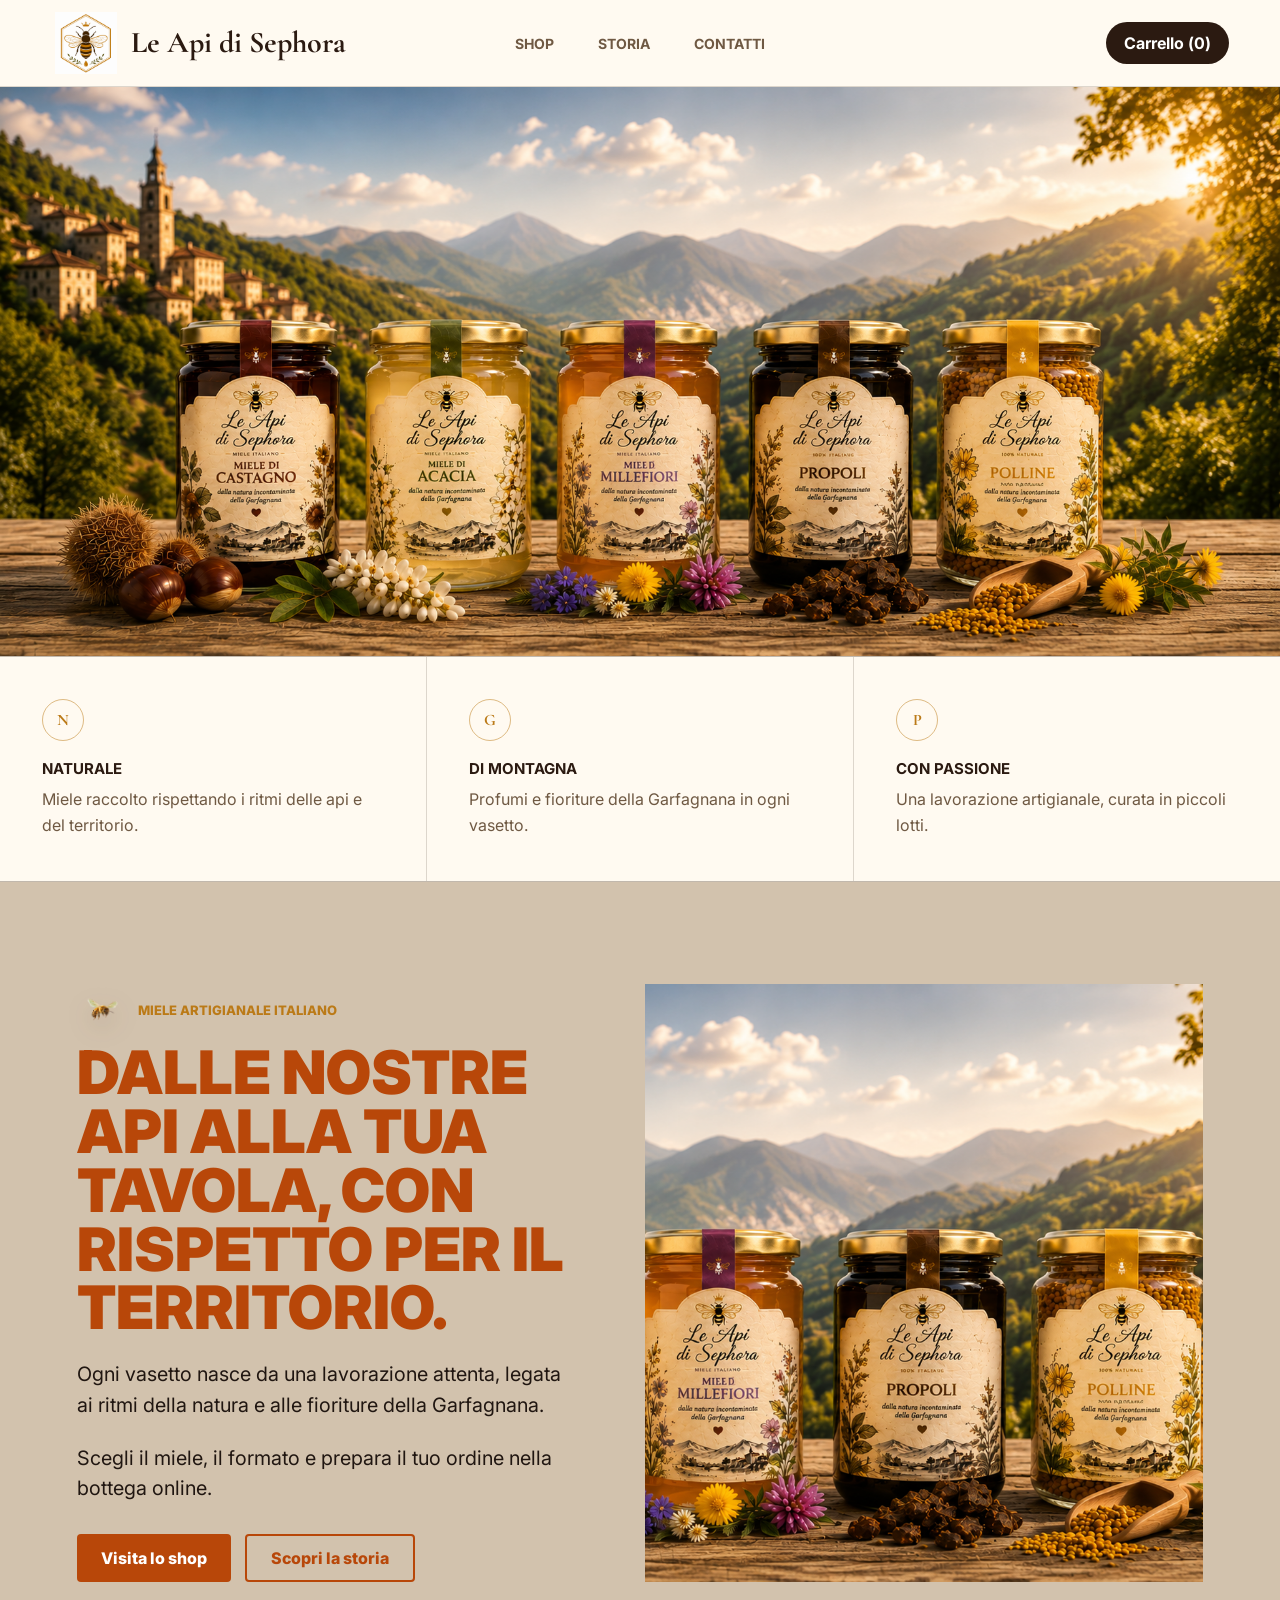
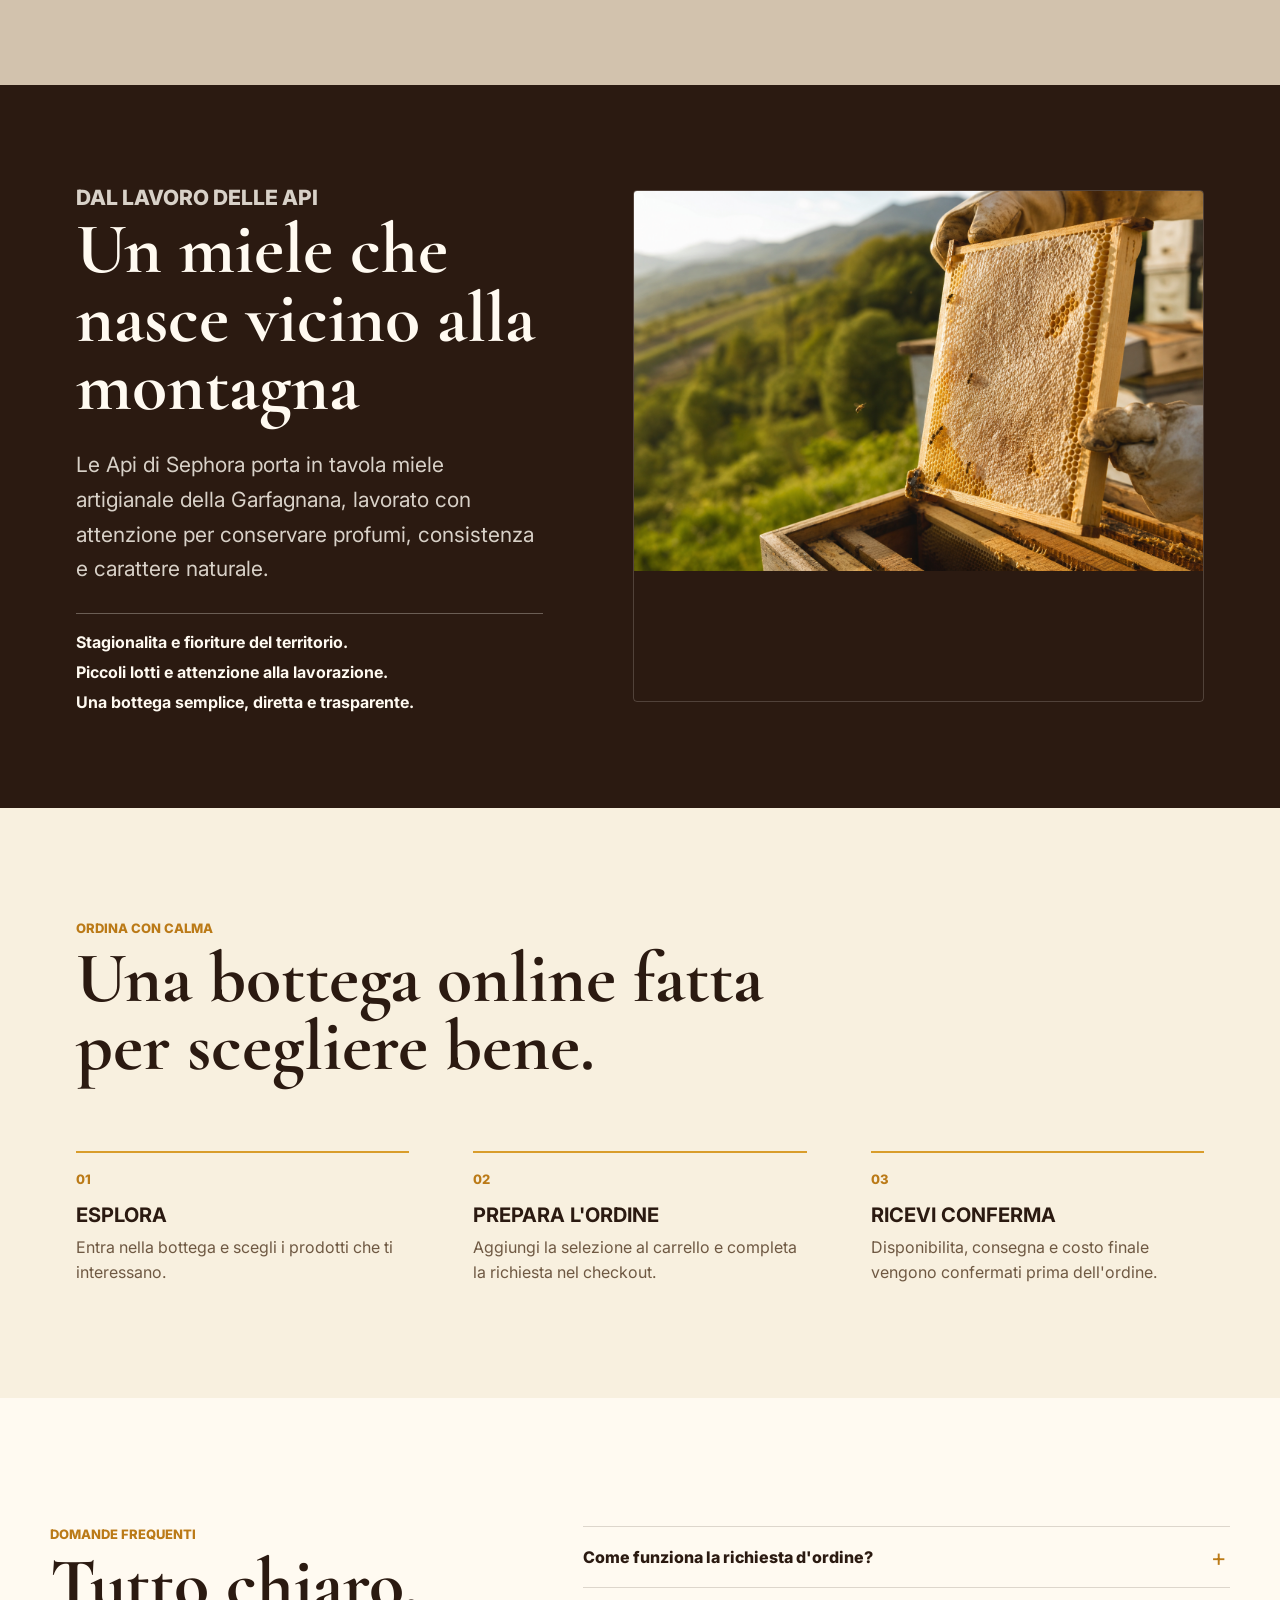
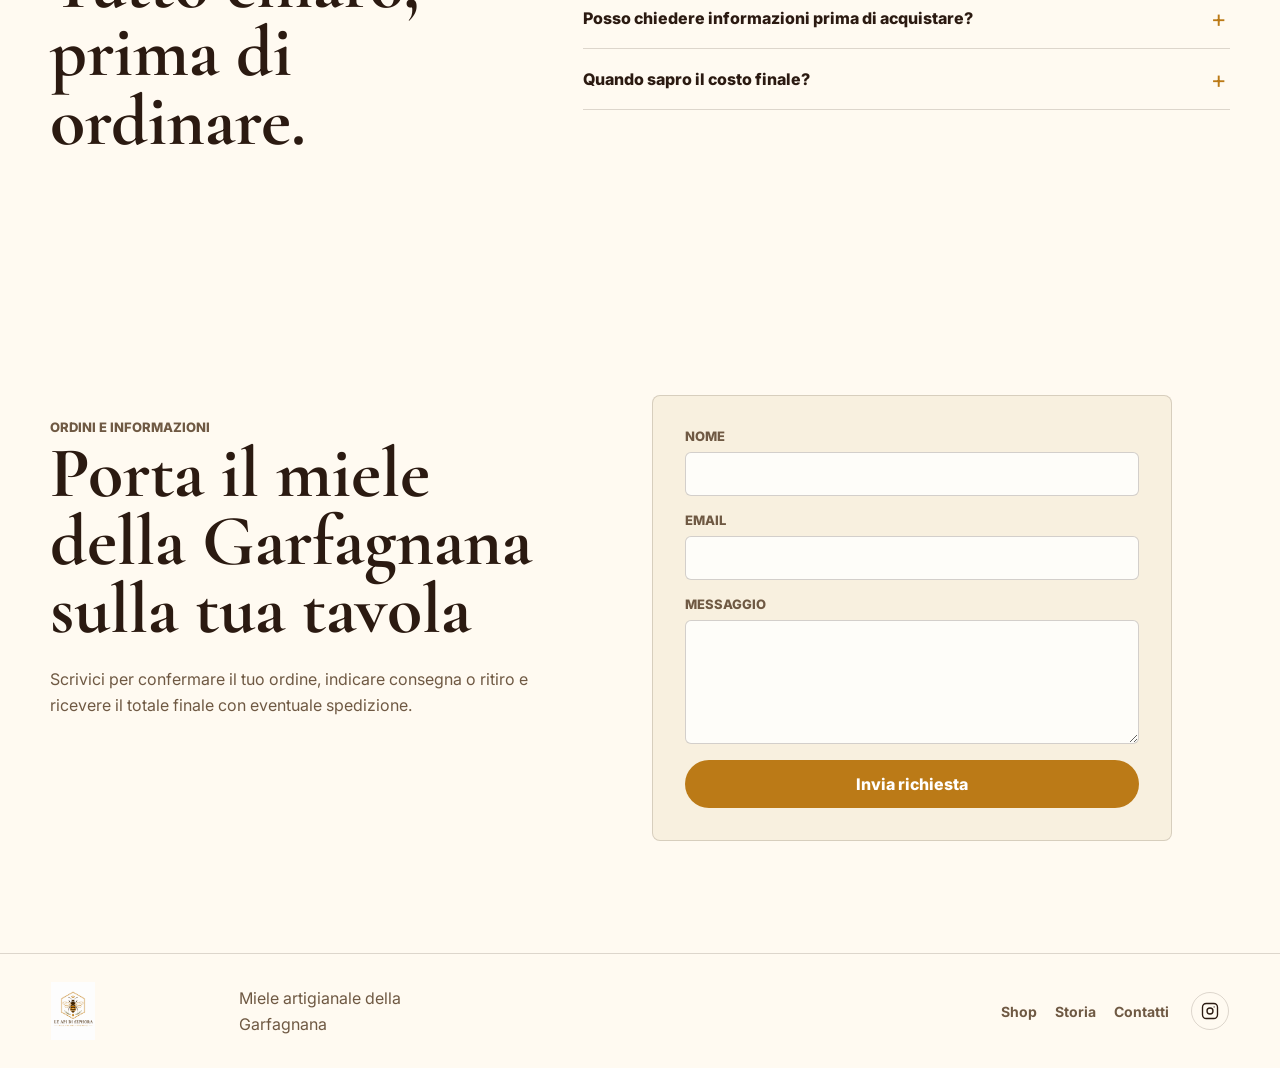
==== index.html @ 90dd8af6 "Add files via upload" ====
﻿<!doctype html>
<html lang="it">
  <head>
    <meta charset="utf-8">
    <meta name="viewport" content="width=device-width, initial-scale=1">
    <title>Le Api di Sephora | Miele artigianale della Garfagnana</title>
    <meta
      name="description"
      content="Le Api di Sephora: miele italiano artigianale della Garfagnana, nel rispetto del territorio."
    >
    <link rel="preconnect" href="https://fonts.googleapis.com">
    <link rel="preconnect" href="https://fonts.gstatic.com" crossorigin>
    <link
      href="https://fonts.googleapis.com/css2?family=Cormorant+Garamond:wght@500;600;700&family=Inter:wght@400;500;600;700&display=swap"
      rel="stylesheet"
    >
    <link rel="icon" type="image/png" href="logo-sephora.png">
    <link rel="stylesheet" href="styles.css">
  </head>
  <body>
    <header class="site-header">
      <a class="brand" href="index.html#home" aria-label="Torna alla home - Le Api di Sephora" title="Torna alla home">
        <img src="logo-mark.png" alt="">
        <span>Le Api di Sephora</span>
      </a>
      <nav class="site-nav" aria-label="Navigazione principale">
        <a href="shop.html">Shop</a>
        <a href="#storia">Storia</a>
        <a href="#contatti">Contatti</a>
      </nav>
      <a class="header-action" href="shop.html#carrello">Carrello (<span id="cartCount">0</span>)</a>
    </header>

    <main>
      <section class="hero" id="home" aria-labelledby="hero-title">
        <h1 id="hero-title" class="sr-only">Le Api di Sephora</h1>
        <img
          src="home-sephora-wide.png"
          alt="Selezione artigianale Le Api di Sephora dalla Garfagnana"
        >
      </section>

      <section class="intro-band" aria-label="Valori">
        <div class="intro-item">
          <span class="intro-icon">N</span>
          <strong>Naturale</strong>
          <p>Miele raccolto rispettando i ritmi delle api e del territorio.</p>
        </div>
        <div class="intro-item">
          <span class="intro-icon">G</span>
          <strong>Di montagna</strong>
          <p>Profumi e fioriture della Garfagnana in ogni vasetto.</p>
        </div>
        <div class="intro-item">
          <span class="intro-icon">P</span>
          <strong>Con passione</strong>
          <p>Una lavorazione artigianale, curata in piccoli lotti.</p>
        </div>
      </section>

      <section class="home-shop-teaser" aria-labelledby="home-shop-title">
        <div class="home-shop-copy">
          <div class="home-shop-intro">
            <img class="bee-accent" src="bee-accent.png" alt="" aria-hidden="true">
            <p class="eyebrow">Miele artigianale italiano</p>
          </div>
          <h2 id="home-shop-title">Dalle nostre api alla tua tavola, con rispetto per il territorio.</h2>
          <p>
            Ogni vasetto nasce da una lavorazione attenta, legata ai ritmi della natura
            e alle fioriture della Garfagnana.
          </p>
          <p>
            Scegli il miele, il formato e prepara il tuo ordine nella bottega online.
          </p>
          <div class="teaser-actions">
            <a class="primary-link" href="shop.html">Visita lo shop</a>
            <a class="secondary-link" href="#storia">Scopri la storia</a>
          </div>
        </div>
        <figure class="home-shop-image">
          <img src="home-sephora-wide.png" alt="Selezione di mieli Le Api di Sephora">
        </figure>
      </section>

      <section class="story-band" id="storia">
        <div class="story-content">
          <p class="eyebrow">Dal lavoro delle api</p>
          <h2>Un miele che nasce vicino alla montagna</h2>
          <div class="story-copy">
            <p>
              Le Api di Sephora porta in tavola miele artigianale della Garfagnana,
              lavorato con attenzione per conservare profumi, consistenza e carattere naturale.
            </p>
            <ul class="story-list">
              <li>Stagionalita e fioriture del territorio.</li>
              <li>Piccoli lotti e attenzione alla lavorazione.</li>
              <li>Una bottega semplice, diretta e trasparente.</li>
            </ul>
          </div>
        </div>
        <figure class="story-media">
          <!-- Immagine editoriale temporanea: sostituire con una foto reale dell'apiario prima del lancio. -->
          <img src="apiary-story-placeholder.png" alt="Telaio di miele appena estratto dall'apiario">
        </figure>
      </section>

      <section class="order-steps" aria-labelledby="order-steps-title">
        <div class="section-intro">
          <p class="eyebrow">Ordina con calma</p>
          <h2 id="order-steps-title">Una bottega online fatta per scegliere bene.</h2>
        </div>
        <ol class="process-grid">
          <li>
            <span>01</span>
            <h3>Esplora</h3>
            <p>Entra nella bottega e scegli i prodotti che ti interessano.</p>
          </li>
          <li>
            <span>02</span>
            <h3>Prepara l'ordine</h3>
            <p>Aggiungi la selezione al carrello e completa la richiesta nel checkout.</p>
          </li>
          <li>
            <span>03</span>
            <h3>Ricevi conferma</h3>
            <p>Disponibilita, consegna e costo finale vengono confermati prima dell'ordine.</p>
          </li>
        </ol>
      </section>

      <section class="faq-section" aria-labelledby="faq-title">
        <div class="section-intro">
          <p class="eyebrow">Domande frequenti</p>
          <h2 id="faq-title">Tutto chiaro, prima di ordinare.</h2>
        </div>
        <div class="faq-list">
          <details>
            <summary>Come funziona la richiesta d'ordine?</summary>
            <p>Componi il carrello nella bottega, poi completa il checkout con i tuoi dati e la preferenza di consegna. Ti contatteremo per confermare disponibilita e dettagli finali.</p>
          </details>
          <details>
            <summary>Posso chiedere informazioni prima di acquistare?</summary>
            <p>Certo. Puoi usare il modulo contatti per chiedere informazioni su disponibilita, quantitativi o modalita di consegna.</p>
          </details>
          <details>
            <summary>Quando sapro il costo finale?</summary>
            <p>Il riepilogo del carrello mostra la selezione scelta. Eventuali costi aggiuntivi vengono comunicati e confermati prima di rendere l'ordine definitivo.</p>
          </details>
        </div>
      </section>

      <section class="contact-section" id="contatti">
        <div class="contact-copy">
          <p class="eyebrow">Ordini e informazioni</p>
          <h2>Porta il miele della Garfagnana sulla tua tavola</h2>
          <p>
            Scrivici per confermare il tuo ordine, indicare consegna o ritiro e
            ricevere il totale finale con eventuale spedizione.
          </p>
        </div>
        <form class="contact-form" action="mailto:info@leapidisephora.it" method="post" enctype="text/plain">
          <label>
            Nome
            <input type="text" name="nome" autocomplete="name" required>
          </label>
          <label>
            Email
            <input type="email" name="email" autocomplete="email" required>
          </label>
          <label>
            Messaggio
            <textarea id="orderMessage" name="messaggio" rows="6" required></textarea>
          </label>
          <button type="submit">Invia richiesta</button>
        </form>
      </section>
    </main>

    <footer class="site-footer">
      <div class="footer-brand">
        <img src="logo-sephora.png" alt="Le Api di Sephora">
        <p>Miele artigianale della Garfagnana</p>
      </div>
      <div class="footer-actions">
        <nav class="footer-nav" aria-label="Navigazione a fondo pagina">
          <a href="shop.html">Shop</a>
          <a href="#storia">Storia</a>
          <a href="#contatti">Contatti</a>
        </nav>
        <div class="footer-socials" aria-label="Social">
          <a class="social-link" href="https://www.instagram.com/leapidisephora/" target="_blank" rel="noopener noreferrer" aria-label="Segui Le Api di Sephora su Instagram" title="Instagram">
            <svg viewBox="0 0 24 24" aria-hidden="true" focusable="false">
              <rect x="2" y="2" width="20" height="20" rx="5" ry="5"></rect>
              <circle cx="12" cy="12" r="4"></circle>
              <circle cx="17.5" cy="6.5" r="0.8" fill="currentColor" stroke="none"></circle>
            </svg>
          </a>
        </div>
      </div>
    </footer>
    <script src="script.js" defer></script>
  </body>
</html>
---- styles.css ----
:root {
  --ink: #2b1a11;
  --muted: #6f5943;
  --honey: #bb7a17;
  --gold: #d99d2b;
  --cream: #fffaf1;
  --paper: #f8f0df;
  --leaf: #4f6f44;
  --line: rgba(43, 26, 17, 0.16);
  --shadow: 0 20px 60px rgba(80, 48, 17, 0.14);
  --header-height: 86px;
}

* {
  box-sizing: border-box;
}

html {
  scroll-behavior: smooth;
  scroll-padding-top: 96px;
}

body {
  margin: 0;
  color: var(--ink);
  background: var(--cream);
  font-family: Inter, system-ui, -apple-system, BlinkMacSystemFont, "Segoe UI", sans-serif;
}

img {
  display: block;
  max-width: 100%;
}

a {
  color: inherit;
}

.sr-only {
  position: absolute;
  width: 1px;
  height: 1px;
  padding: 0;
  margin: -1px;
  overflow: hidden;
  clip: rect(0, 0, 0, 0);
  white-space: nowrap;
  border: 0;
}

.site-header {
  position: sticky;
  top: 0;
  z-index: 100;
  display: grid;
  grid-template-columns: minmax(240px, 1fr) auto 1fr;
  align-items: center;
  gap: 24px;
  min-height: 86px;
  padding: 8px clamp(18px, 4vw, 56px);
  background: rgba(255, 250, 241, 0.92);
  border-bottom: 1px solid var(--line);
  backdrop-filter: blur(18px);
}

.brand {
  display: inline-flex;
  align-items: center;
  gap: 14px;
  width: max-content;
  max-width: 100%;
  min-height: 68px;
  padding: 4px 10px 4px 4px;
  border-radius: 8px;
  text-decoration: none;
  transition: background 160ms ease, transform 160ms ease;
}

.brand:hover,
.brand:focus-visible {
  background: rgba(187, 122, 23, 0.1);
}

.brand:focus-visible {
  outline: 3px solid rgba(187, 122, 23, 0.34);
  outline-offset: 3px;
}

.brand img {
  flex: 0 0 auto;
  width: 62px;
  height: 62px;
  object-fit: contain;
  object-position: left center;
}

.brand span {
  color: var(--ink);
  font-family: "Cormorant Garamond", Georgia, serif;
  font-size: clamp(25px, 2.35vw, 36px);
  font-weight: 700;
  line-height: 1;
  white-space: nowrap;
}

.site-nav {
  display: flex;
  justify-content: center;
  gap: clamp(18px, 4vw, 44px);
  font-size: 14px;
  font-weight: 700;
  text-transform: uppercase;
}

.site-nav a,
.header-action,
.product-card a {
  text-decoration: none;
}

.site-nav a {
  color: var(--muted);
}

.site-nav a:hover {
  color: var(--ink);
}

.site-nav a[aria-current="page"] {
  color: var(--ink);
}

.header-action {
  justify-self: end;
  display: inline-flex;
  align-items: center;
  justify-content: center;
  min-width: 108px;
  min-height: 42px;
  padding: 10px 18px;
  color: white;
  background: var(--ink);
  border-radius: 999px;
  font-weight: 700;
}

.hero {
  position: relative;
  display: grid;
  place-items: center;
  overflow: hidden;
  scroll-margin-top: 96px;
  height: auto;
  min-height: 0;
  background: #f8f0df;
}

.hero img {
  width: 100%;
  height: auto;
  max-width: none;
  max-height: none;
  object-fit: contain;
  object-position: center;
}

.intro-band {
  display: grid;
  grid-template-columns: repeat(3, minmax(0, 1fr));
  gap: 1px;
  background: var(--line);
  border-top: 1px solid var(--line);
  border-bottom: 1px solid var(--line);
}

.intro-item {
  min-height: 170px;
  padding: clamp(24px, 4vw, 42px);
  background: var(--cream);
}

.intro-icon {
  display: grid;
  place-items: center;
  width: 42px;
  height: 42px;
  margin-bottom: 18px;
  color: var(--honey);
  border: 1px solid rgba(187, 122, 23, 0.5);
  border-radius: 50%;
  font-family: "Cormorant Garamond", serif;
  font-weight: 700;
}

.intro-item strong {
  display: block;
  margin-bottom: 8px;
  font-size: 15px;
  text-transform: uppercase;
}

.intro-item p,
.product-card p,
.story-band p,
.contact-copy p,
.site-footer p {
  margin: 0;
  color: var(--muted);
  line-height: 1.65;
}

.home-shop-teaser {
  display: grid;
  grid-template-columns: minmax(300px, 0.95fr) minmax(360px, 1.05fr);
  align-items: center;
  gap: clamp(28px, 5vw, 80px);
  min-height: clamp(480px, 56vw, 680px);
  padding: clamp(58px, 8vw, 112px) clamp(24px, 6vw, 92px);
  background: #d2c2ad;
}

.home-shop-copy {
  position: relative;
  max-width: 720px;
}

.home-shop-intro {
  display: flex;
  align-items: center;
  gap: 10px;
  margin-bottom: 8px;
}

.home-shop-intro .eyebrow {
  margin: 0;
}

.bee-accent {
  display: block;
  flex: 0 0 auto;
  width: clamp(42px, 4vw, 56px);
  height: auto;
  margin: 0;
  filter: drop-shadow(0 9px 12px rgba(64, 37, 14, 0.18));
  pointer-events: none;
  transform: rotate(-7deg);
}

.home-shop-copy h2 {
  margin: 0;
  color: #b84709;
  font-family: Inter, system-ui, -apple-system, BlinkMacSystemFont, "Segoe UI", sans-serif;
  font-size: clamp(34px, 5vw, 60px);
  font-weight: 900;
  line-height: 0.98;
  text-transform: uppercase;
}

.home-shop-copy p:not(.eyebrow) {
  max-width: 680px;
  margin: 22px 0 0;
  color: #201611;
  font-size: clamp(17px, 1.55vw, 21px);
  line-height: 1.55;
}

.teaser-actions {
  display: flex;
  flex-wrap: wrap;
  gap: 14px;
  margin-top: 30px;
}

.primary-link,
.secondary-link {
  display: inline-flex;
  align-items: center;
  justify-content: center;
  min-height: 48px;
  padding: 12px 24px;
  border-radius: 4px;
  font-weight: 800;
  text-decoration: none;
}

.primary-link {
  color: white;
  background: #b84709;
}

.secondary-link {
  color: #b84709;
  border: 2px solid #b84709;
}

.home-shop-image {
  align-self: stretch;
  display: grid;
  align-items: end;
  margin: 0;
  overflow: hidden;
}

.home-shop-image img {
  width: 100%;
  height: 100%;
  max-width: none;
  object-fit: cover;
  object-position: 76% 62%;
}

.shop-section {
  width: 100%;
  margin: 0;
  padding: clamp(68px, 9vw, 116px) 0;
  background: #ffffff;
}

.section-heading {
  display: flex;
  align-items: end;
  justify-content: space-between;
  gap: 24px;
  margin-bottom: 30px;
}

.shop-note {
  max-width: 360px;
  margin: 0;
  color: var(--muted);
  line-height: 1.55;
}

.shop-layout {
  width: min(1320px, calc(100% - 48px));
  margin: 0 auto;
  display: grid;
  grid-template-columns: minmax(220px, 285px) minmax(0, 1fr);
  gap: clamp(28px, 4.8vw, 64px);
  align-items: start;
}

.catalog-sidebar {
  position: sticky;
  top: calc(var(--header-height) + 24px);
  display: grid;
  gap: 34px;
  align-self: start;
}

.shop-search h2,
.shop-categories h2 {
  margin: 0 0 14px;
  font-family: Inter, system-ui, -apple-system, BlinkMacSystemFont, "Segoe UI", sans-serif;
  font-size: 18px;
  line-height: 1.15;
  text-transform: uppercase;
}

.shop-search input {
  width: 100%;
  min-height: 42px;
  border: 0;
  border-bottom: 1px solid rgba(43, 26, 17, 0.22);
  border-radius: 0;
  padding: 8px 0;
  color: var(--ink);
  background: transparent;
  font: inherit;
  font-size: 16px;
}

.shop-search input:focus {
  outline: 0;
  border-color: var(--ink);
}

.shop-categories {
  display: grid;
  gap: 6px;
}

.shop-categories button {
  width: 100%;
  border: 0;
  padding: 3px 0;
  color: var(--ink);
  background: transparent;
  font: inherit;
  font-size: 18px;
  line-height: 1.35;
  text-align: left;
  cursor: pointer;
}

.shop-categories button:hover,
.shop-categories button.is-active {
  color: var(--honey);
}

.shop-main {
  min-width: 0;
}

.shop-toolbar {
  display: flex;
  align-items: center;
  justify-content: space-between;
  gap: 18px;
  margin-bottom: 24px;
  color: var(--ink);
  font-size: 12px;
  font-weight: 700;
  text-transform: uppercase;
}

.shop-toolbar p {
  margin: 0;
}

.filter-button {
  min-height: 34px;
  border: 1px solid rgba(43, 26, 17, 0.22);
  border-radius: 4px;
  padding: 7px 14px;
  color: var(--ink);
  background: white;
  font: inherit;
  font-weight: 800;
  text-transform: uppercase;
}

.sort-label select {
  min-height: 36px;
  border: 0;
  padding: 6px 22px 6px 8px;
  color: var(--ink);
  background: transparent;
  font: inherit;
  font-size: 14px;
  text-transform: none;
}

.eyebrow,
.product-kicker {
  margin: 0 0 8px;
  color: var(--honey);
  font-size: 13px;
  font-weight: 800;
  text-transform: uppercase;
}

h2,
h3 {
  font-family: "Cormorant Garamond", Georgia, serif;
  letter-spacing: 0;
}

h2 {
  max-width: 720px;
  margin: 0;
  font-size: clamp(38px, 6vw, 72px);
  line-height: 0.95;
}

h3 {
  margin: 0 0 16px;
  font-size: clamp(30px, 4vw, 44px);
  line-height: 1;
}

.product-grid {
  display: grid;
  grid-template-columns: repeat(3, minmax(0, 1fr));
  gap: 42px 24px;
}

.product-card {
  min-height: auto;
  display: grid;
  gap: 16px;
  padding: 0;
  background: transparent;
  border: 0;
  border-radius: 0;
  box-shadow: none;
}

.product-card.featured {
  background: transparent;
}

.product-card[hidden] {
  display: none;
}

.product-media {
  margin: 0;
  aspect-ratio: 1;
  overflow: hidden;
  background: #dfddd7;
  border: 1px solid rgba(43, 26, 17, 0.08);
  border-radius: 3px;
}

.product-media img {
  width: 100%;
  height: 100%;
  max-width: none;
  object-fit: cover;
  object-position: var(--focus, center) 66%;
  transform: scale(1.18);
  transition: transform 420ms ease, filter 420ms ease;
}

.product-card:hover .product-media img {
  filter: saturate(1.04);
  transform: scale(1.24);
}

.product-info {
  display: grid;
  gap: 9px;
}

body.enhanced-motion .product-card {
  opacity: 0;
  transform: translateY(18px);
  transition: opacity 420ms ease, transform 420ms ease;
}

body.enhanced-motion .product-card.is-visible {
  opacity: 1;
  transform: translateY(0);
}

.product-info .product-kicker {
  margin-bottom: 0;
}

.product-card h3 {
  margin: 0;
  font-family: Inter, system-ui, -apple-system, BlinkMacSystemFont, "Segoe UI", sans-serif;
  font-size: clamp(18px, 1.75vw, 23px);
  font-weight: 900;
  line-height: 1.08;
  text-transform: uppercase;
}

.product-info > p:not(.product-kicker) {
  min-height: 42px;
  margin: 0;
  color: var(--muted);
  font-size: 14px;
  line-height: 1.45;
}

.price-row {
  display: flex;
  align-items: baseline;
  justify-content: space-between;
  gap: 12px;
  margin-top: 2px;
  padding-top: 0;
}

.price-row strong {
  color: var(--ink);
  font-size: 16px;
}

.price-row span,
.select-label,
.buy-row label {
  color: var(--muted);
  font-size: 11px;
  font-weight: 800;
  text-transform: uppercase;
}

.select-label {
  display: grid;
  gap: 8px;
  margin-top: 4px;
}

.select-label select,
.buy-row input {
  width: 100%;
  min-height: 38px;
  border: 1px solid rgba(43, 26, 17, 0.18);
  border-radius: 4px;
  padding: 8px 9px;
  color: var(--ink);
  background: white;
  font: inherit;
}

.buy-row {
  display: grid;
  grid-template-columns: 72px 1fr;
  gap: 8px;
  align-items: end;
  margin-top: 4px;
}

.buy-row label {
  display: grid;
  gap: 8px;
}

.buy-row button,
.checkout-button {
  display: inline-flex;
  align-items: center;
  justify-content: center;
  min-height: 40px;
  border: 0;
  border-radius: 4px;
  color: white;
  background: var(--ink);
  font: inherit;
  font-weight: 800;
  text-decoration: none;
  cursor: pointer;
}

.buy-row button:hover,
.checkout-button:hover {
  background: var(--honey);
}

.cart-panel {
  position: relative;
  top: auto;
  padding: 22px 0 0;
  background: transparent;
  border: 0;
  border-top: 1px solid rgba(43, 26, 17, 0.18);
  border-radius: 0;
  box-shadow: none;
}

.cart-heading h2 {
  margin: 0 0 16px;
  font-family: Inter, system-ui, -apple-system, BlinkMacSystemFont, "Segoe UI", sans-serif;
  font-size: 18px;
  line-height: 1.15;
  text-transform: uppercase;
}

.cart-empty {
  padding: 18px 0;
  color: var(--muted);
  line-height: 1.5;
}

.cart-list {
  display: grid;
  gap: 12px;
}

.cart-item {
  display: grid;
  gap: 8px;
  padding: 14px 0;
  border-top: 1px solid var(--line);
}

.cart-item:first-child {
  border-top: 0;
}

.cart-item-title {
  display: flex;
  justify-content: space-between;
  gap: 12px;
  font-weight: 800;
}

.cart-item-meta,
.cart-item-actions {
  display: flex;
  align-items: center;
  justify-content: space-between;
  gap: 10px;
  color: var(--muted);
  font-size: 14px;
}

.cart-item-actions button {
  min-width: 30px;
  height: 30px;
  border: 1px solid var(--line);
  border-radius: 4px;
  color: var(--ink);
  background: #fffaf1;
  font-weight: 800;
  cursor: pointer;
}

.cart-total {
  display: flex;
  align-items: center;
  justify-content: space-between;
  gap: 12px;
  margin-top: 18px;
  padding-top: 18px;
  border-top: 1px solid var(--line);
  font-size: 18px;
  font-weight: 800;
}

.checkout-button {
  width: 100%;
  margin-top: 18px;
}

.copy-order-button,
.clear-cart-button {
  width: 100%;
  min-height: 38px;
  margin-top: 10px;
  border: 1px solid rgba(43, 26, 17, 0.18);
  border-radius: 4px;
  background: transparent;
  color: var(--ink);
  font: inherit;
  font-weight: 800;
  cursor: pointer;
}

.copy-order-button:hover,
.clear-cart-button:hover {
  border-color: rgba(187, 122, 23, 0.5);
  background: #fff4dc;
}

.cart-status {
  min-height: 22px;
  margin: 12px 0 0;
  color: var(--leaf);
  font-size: 14px;
  font-weight: 800;
}

.checkout-button.disabled {
  pointer-events: none;
  opacity: 0.45;
}

.story-band {
  display: grid;
  grid-template-columns: minmax(300px, 0.9fr) minmax(360px, 1.1fr);
  gap: clamp(36px, 7vw, 96px);
  align-items: center;
  padding: clamp(58px, 8vw, 96px) clamp(18px, 6vw, 76px);
  color: var(--cream);
  background: var(--ink);
}

.story-band .eyebrow,
.story-band h2,
.story-band p {
  color: var(--cream);
}

.story-band p {
  font-size: clamp(17px, 2vw, 21px);
  opacity: 0.82;
}

.story-copy {
  display: grid;
  gap: 26px;
  margin-top: 28px;
}

.story-list {
  display: grid;
  gap: 10px;
  margin: 0;
  padding: 18px 0 0;
  border-top: 1px solid rgba(255, 250, 241, 0.3);
  list-style: none;
}

.story-list li {
  color: var(--cream);
  font-weight: 700;
}

.story-media {
  min-height: clamp(360px, 40vw, 560px);
  margin: 0;
  overflow: hidden;
  border: 1px solid rgba(255, 250, 241, 0.18);
  border-radius: 4px;
}

.story-media img {
  width: 100%;
  height: 100%;
  max-width: none;
  object-fit: cover;
  object-position: center;
}

.order-steps {
  padding: clamp(64px, 9vw, 112px) clamp(18px, 6vw, 76px);
  background: var(--paper);
}

.section-intro {
  width: min(760px, 100%);
}

.section-intro h2 {
  margin: 0;
}

.process-grid {
  display: grid;
  grid-template-columns: repeat(3, minmax(0, 1fr));
  gap: clamp(24px, 5vw, 72px);
  width: min(1180px, 100%);
  margin: clamp(38px, 6vw, 70px) 0 0;
  padding: 0;
  list-style: none;
}

.process-grid li {
  padding-top: 18px;
  border-top: 2px solid var(--gold);
}

.process-grid span {
  display: block;
  margin-bottom: 18px;
  color: var(--honey);
  font-size: 13px;
  font-weight: 800;
}

.process-grid h3 {
  margin: 0 0 10px;
  font-family: Inter, system-ui, -apple-system, BlinkMacSystemFont, "Segoe UI", sans-serif;
  font-size: 20px;
  text-transform: uppercase;
}

.process-grid p {
  margin: 0;
  color: var(--muted);
  line-height: 1.6;
}

.faq-section {
  display: grid;
  grid-template-columns: minmax(280px, 0.8fr) minmax(380px, 1.2fr);
  gap: clamp(34px, 8vw, 110px);
  width: min(1180px, calc(100% - 36px));
  margin: 0 auto;
  padding: clamp(70px, 10vw, 130px) 0;
  align-items: start;
}

.faq-list {
  border-top: 1px solid var(--line);
}

.faq-list details {
  border-bottom: 1px solid var(--line);
}

.faq-list summary {
  position: relative;
  padding: 20px 32px 20px 0;
  color: var(--ink);
  cursor: pointer;
  font-weight: 800;
  list-style: none;
}

.faq-list summary::-webkit-details-marker {
  display: none;
}

.faq-list summary::after {
  content: "+";
  position: absolute;
  right: 4px;
  top: 16px;
  color: var(--honey);
  font-size: 24px;
  font-weight: 400;
}

.faq-list details[open] summary::after {
  content: "-";
}

.faq-list p {
  max-width: 680px;
  margin: 0 0 20px;
  color: var(--muted);
  line-height: 1.65;
}

.contact-section {
  display: grid;
  grid-template-columns: minmax(280px, 0.9fr) minmax(320px, 520px);
  gap: clamp(32px, 7vw, 80px);
  width: min(1180px, calc(100% - 36px));
  margin: 0 auto;
  padding: clamp(64px, 9vw, 112px) 0;
  align-items: start;
}

.contact-copy p {
  max-width: 560px;
  margin-top: 22px;
}

.contact-form {
  display: grid;
  gap: 16px;
  padding: clamp(20px, 4vw, 32px);
  background: var(--paper);
  border: 1px solid var(--line);
  border-radius: 8px;
}

.contact-form label {
  display: grid;
  gap: 8px;
  color: var(--muted);
  font-size: 13px;
  font-weight: 800;
  text-transform: uppercase;
}

.contact-form input,
.contact-form textarea {
  width: 100%;
  border: 1px solid rgba(43, 26, 17, 0.2);
  border-radius: 6px;
  padding: 13px 14px;
  color: var(--ink);
  background: rgba(255, 255, 255, 0.82);
  font: inherit;
}

.contact-form input:focus,
.contact-form textarea:focus {
  outline: 3px solid rgba(217, 157, 43, 0.32);
  border-color: var(--gold);
}

.contact-form button {
  min-height: 48px;
  border: 0;
  border-radius: 999px;
  color: white;
  background: var(--honey);
  font: inherit;
  font-weight: 800;
  cursor: pointer;
}

.contact-form button:hover {
  background: #9d6411;
}

.site-footer {
  display: flex;
  align-items: center;
  justify-content: space-between;
  gap: 16px;
  padding: 28px clamp(18px, 4vw, 56px);
  border-top: 1px solid var(--line);
}

.site-footer img {
  width: 170px;
  height: 58px;
  object-fit: contain;
  object-position: left center;
}

.footer-brand {
  display: flex;
  align-items: center;
  gap: 18px;
}

.footer-brand p {
  max-width: 230px;
}

.footer-nav {
  display: flex;
  flex-wrap: wrap;
  justify-content: flex-end;
  gap: 18px;
}

.footer-actions {
  display: flex;
  align-items: center;
  justify-content: flex-end;
  gap: 22px;
}

.footer-nav a {
  color: var(--muted);
  font-size: 14px;
  font-weight: 700;
  text-decoration: none;
}

.footer-nav a:hover {
  color: var(--ink);
}

.footer-socials {
  display: flex;
  align-items: center;
}

.social-link {
  display: inline-flex;
  align-items: center;
  justify-content: center;
  width: 38px;
  height: 38px;
  color: var(--ink);
  border: 1px solid var(--line);
  border-radius: 50%;
  background: transparent;
  transition: color 160ms ease, border-color 160ms ease, background 160ms ease, transform 160ms ease;
}

.social-link:hover {
  color: white;
  border-color: var(--honey);
  background: var(--honey);
  transform: translateY(-1px);
}

.social-link:focus-visible {
  outline: 3px solid rgba(217, 157, 43, 0.35);
  outline-offset: 3px;
}

.social-link svg {
  width: 18px;
  height: 18px;
  fill: none;
  stroke: currentColor;
  stroke-linecap: round;
  stroke-linejoin: round;
  stroke-width: 1.8;
}

.checkout-section {
  padding: clamp(64px, 9vw, 116px) clamp(18px, 5vw, 72px);
  background: #f2e8d8;
}

.checkout-intro,
.checkout-layout,
.checkout-success {
  width: min(100%, 1180px);
  margin-right: auto;
  margin-left: auto;
}

.checkout-intro {
  max-width: 780px;
  margin-bottom: clamp(32px, 5vw, 58px);
}

.checkout-intro h1,
.checkout-success h2 {
  margin: 10px 0 14px;
  font-family: "Cormorant Garamond", Georgia, serif;
  font-size: clamp(42px, 5.2vw, 68px);
  line-height: 0.96;
}

.checkout-intro > p:last-child {
  max-width: 680px;
  margin: 0;
  color: var(--muted);
  font-size: 18px;
  line-height: 1.6;
}

.checkout-layout {
  display: grid;
  grid-template-columns: minmax(0, 1.25fr) minmax(300px, 0.75fr);
  align-items: start;
  gap: clamp(24px, 4vw, 56px);
}

.checkout-form,
.checkout-summary,
.checkout-success {
  border: 1px solid var(--line);
  border-radius: 8px;
  background: rgba(255, 250, 241, 0.94);
  box-shadow: 0 18px 52px rgba(80, 48, 17, 0.08);
}

.checkout-form {
  padding: clamp(24px, 4vw, 44px);
}

.checkout-form-section {
  padding: 0 0 28px;
  margin: 0 0 28px;
  border-bottom: 1px solid var(--line);
}

.checkout-section-heading {
  display: flex;
  align-items: center;
  gap: 12px;
  margin-bottom: 20px;
}

.checkout-section-heading span {
  display: inline-flex;
  align-items: center;
  justify-content: center;
  width: 30px;
  height: 30px;
  color: var(--honey);
  border: 1px solid rgba(187, 122, 23, 0.5);
  border-radius: 50%;
  font-size: 12px;
  font-weight: 800;
}

.checkout-section-heading h2,
.checkout-summary h2 {
  margin: 0;
  font-family: Inter, system-ui, -apple-system, BlinkMacSystemFont, "Segoe UI", sans-serif;
  font-size: 18px;
  line-height: 1.2;
  text-transform: uppercase;
}

.form-grid {
  display: grid;
  gap: 16px;
  margin-top: 16px;
}

.form-grid:first-of-type {
  margin-top: 0;
}

.form-grid-two {
  grid-template-columns: repeat(2, minmax(0, 1fr));
}

.form-grid-three {
  grid-template-columns: 0.5fr 1fr 0.65fr;
}

.checkout-form label {
  display: grid;
  gap: 8px;
  color: var(--ink);
  font-size: 14px;
  font-weight: 700;
}

.checkout-form input:not([type="radio"]):not([type="checkbox"]),
.checkout-form textarea {
  width: 100%;
  border: 1px solid rgba(43, 26, 17, 0.2);
  border-radius: 4px;
  padding: 12px 13px;
  color: var(--ink);
  background: white;
  font: inherit;
  font-weight: 400;
}

.checkout-form textarea {
  min-height: 112px;
  resize: vertical;
}

.checkout-form input:focus,
.checkout-form textarea:focus {
  outline: 3px solid rgba(217, 157, 43, 0.26);
  border-color: var(--gold);
}

.delivery-options {
  display: grid;
  grid-template-columns: repeat(2, minmax(0, 1fr));
  gap: 12px;
}

.delivery-option {
  display: flex !important;
  align-items: flex-start;
  gap: 11px !important;
  min-height: 112px;
  padding: 16px;
  border: 1px solid var(--line);
  border-radius: 4px;
  background: white;
  cursor: pointer;
}

.delivery-option input {
  width: 17px;
  height: 17px;
  margin: 2px 0 0;
  accent-color: var(--honey);
}

.delivery-option span {
  display: grid;
  gap: 6px;
}

.delivery-option small {
  color: var(--muted);
  font-size: 13px;
  font-weight: 400;
  line-height: 1.45;
}

.shipping-fields {
  margin-top: 16px;
}

.consent-label {
  grid-template-columns: auto 1fr;
  align-items: start;
  margin-top: 20px;
  color: var(--muted) !important;
  font-size: 13px !important;
  font-weight: 500 !important;
  line-height: 1.45;
}

.consent-label input {
  width: 17px;
  height: 17px;
  margin: 1px 0 0;
  accent-color: var(--honey);
}

.submit-order-button {
  width: 100%;
  min-height: 52px;
  border: 0;
  border-radius: 4px;
  color: white;
  background: var(--ink);
  font: inherit;
  font-weight: 800;
  cursor: pointer;
  transition: background 160ms ease, transform 160ms ease;
}

.submit-order-button:hover {
  background: var(--honey);
}

.submit-order-button:active {
  transform: translateY(1px);
}

.checkout-disclaimer {
  margin: 14px 0 0;
  color: var(--muted);
  font-size: 13px;
  line-height: 1.45;
  text-align: center;
}

.checkout-summary {
  position: sticky;
  top: calc(var(--header-height) + 22px);
  padding: clamp(22px, 3vw, 30px);
}

.checkout-summary-heading {
  display: grid;
  gap: 10px;
  padding-bottom: 20px;
  border-bottom: 1px solid var(--line);
}

.checkout-summary-heading .eyebrow {
  margin: 0;
}

.checkout-summary-heading a {
  width: max-content;
  color: var(--honey);
  font-size: 14px;
  font-weight: 800;
  text-decoration: none;
}

.checkout-summary-heading a:hover {
  color: var(--ink);
}

.checkout-items {
  display: grid;
}

.checkout-item {
  display: grid;
  grid-template-columns: minmax(0, 1fr) auto;
  gap: 18px;
  padding: 18px 0;
  border-bottom: 1px solid var(--line);
}

.checkout-item > div {
  display: grid;
  gap: 5px;
}

.checkout-item strong {
  font-size: 14px;
  line-height: 1.35;
}

.checkout-item span {
  color: var(--muted);
  font-size: 13px;
}

.checkout-totals {
  padding-top: 20px;
}

.checkout-totals > div {
  display: flex;
  align-items: center;
  justify-content: space-between;
  gap: 16px;
  font-size: 17px;
}

.checkout-totals > div strong {
  white-space: nowrap;
}

.checkout-totals p {
  margin: 14px 0 0;
  color: var(--muted);
  font-size: 13px;
  line-height: 1.45;
}

.checkout-empty {
  padding: 24px 0 4px;
}

.checkout-empty p {
  margin: 0 0 18px;
  color: var(--muted);
}

.checkout-success {
  max-width: 680px;
  margin-top: clamp(40px, 7vw, 80px);
  padding: clamp(32px, 5vw, 56px);
  text-align: center;
}

.checkout-success .eyebrow,
.checkout-success p {
  margin-right: auto;
  margin-left: auto;
}

.checkout-success > p:not(.eyebrow) {
  max-width: 510px;
  color: var(--muted);
  line-height: 1.6;
}

.checkout-success .primary-link {
  margin-top: 14px;
}

@media (max-width: 860px) {
  html {
    scroll-padding-top: 136px;
  }

  :root {
    --header-height: 136px;
  }

  .site-header {
    grid-template-columns: minmax(220px, 1fr) auto;
  }

  .site-nav {
    grid-column: 1 / -1;
    order: 3;
    justify-content: start;
    overflow-x: auto;
    padding-top: 6px;
  }

  .hero img {
    max-height: 100%;
    object-position: center;
  }

  .intro-band,
  .home-shop-teaser,
  .shop-layout,
  .story-band,
  .faq-section,
  .contact-section,
  .checkout-layout {
    grid-template-columns: 1fr;
  }

  .process-grid {
    grid-template-columns: 1fr;
    max-width: 720px;
  }

  .catalog-sidebar,
  .cart-panel,
  .checkout-summary {
    position: static;
  }

  .product-grid {
    grid-template-columns: repeat(2, minmax(0, 1fr));
  }

  .shop-toolbar {
    align-items: flex-start;
    flex-wrap: wrap;
  }

  .section-heading {
    display: block;
  }

  .home-shop-image {
    min-height: 360px;
  }

  .story-media {
    min-height: 420px;
  }
}

@media (max-width: 560px) {
  html {
    scroll-padding-top: 118px;
  }

  :root {
    --header-height: 118px;
  }

  .site-header {
    grid-template-columns: minmax(0, 1fr) auto;
    min-height: auto;
    padding: 12px 16px;
    gap: 12px;
  }

  .brand img {
    width: 46px;
    height: 46px;
  }

  .brand span {
    max-width: 118px;
    font-size: 21px;
    white-space: normal;
  }

  .header-action {
    min-width: 88px;
    min-height: 38px;
    padding: 8px 14px;
  }

  .hero img {
    max-height: 100%;
    object-position: center;
  }

  .shop-layout {
    width: min(100% - 32px, 1320px);
  }

  .home-shop-teaser {
    padding: 46px 18px;
  }

  .home-shop-copy h2 {
    font-size: clamp(30px, 10vw, 44px);
  }

  .home-shop-image {
    min-height: 300px;
  }

  .bee-accent {
    width: 42px;
  }

  .story-media {
    min-height: 300px;
  }

  .shop-toolbar {
    display: grid;
  }

  .product-grid {
    grid-template-columns: 1fr;
    gap: 34px;
  }

  .intro-item,
  .product-card {
    min-height: auto;
  }

  .buy-row {
    grid-template-columns: 1fr;
  }

  .site-footer {
    display: grid;
  }

  .form-grid-three {
    grid-template-columns: 0.6fr 1fr 0.7fr;
  }

  .footer-brand {
    align-items: flex-start;
    flex-direction: column;
  }

  .footer-nav {
    justify-content: flex-start;
  }

  .footer-actions {
    justify-content: flex-start;
  }

  .checkout-section {
    padding: 52px 16px;
  }

  .checkout-form,
  .checkout-summary {
    padding: 22px;
  }

  .form-grid-two,
  .form-grid-three,
  .delivery-options {
    grid-template-columns: 1fr;
  }

  .delivery-option {
    min-height: auto;
  }
}

@media (prefers-reduced-motion: reduce) {
  html {
    scroll-behavior: auto;
  }

  *,
  *::before,
  *::after {
    animation-duration: 0.001ms !important;
    animation-iteration-count: 1 !important;
    transition-duration: 0.001ms !important;
  }

}
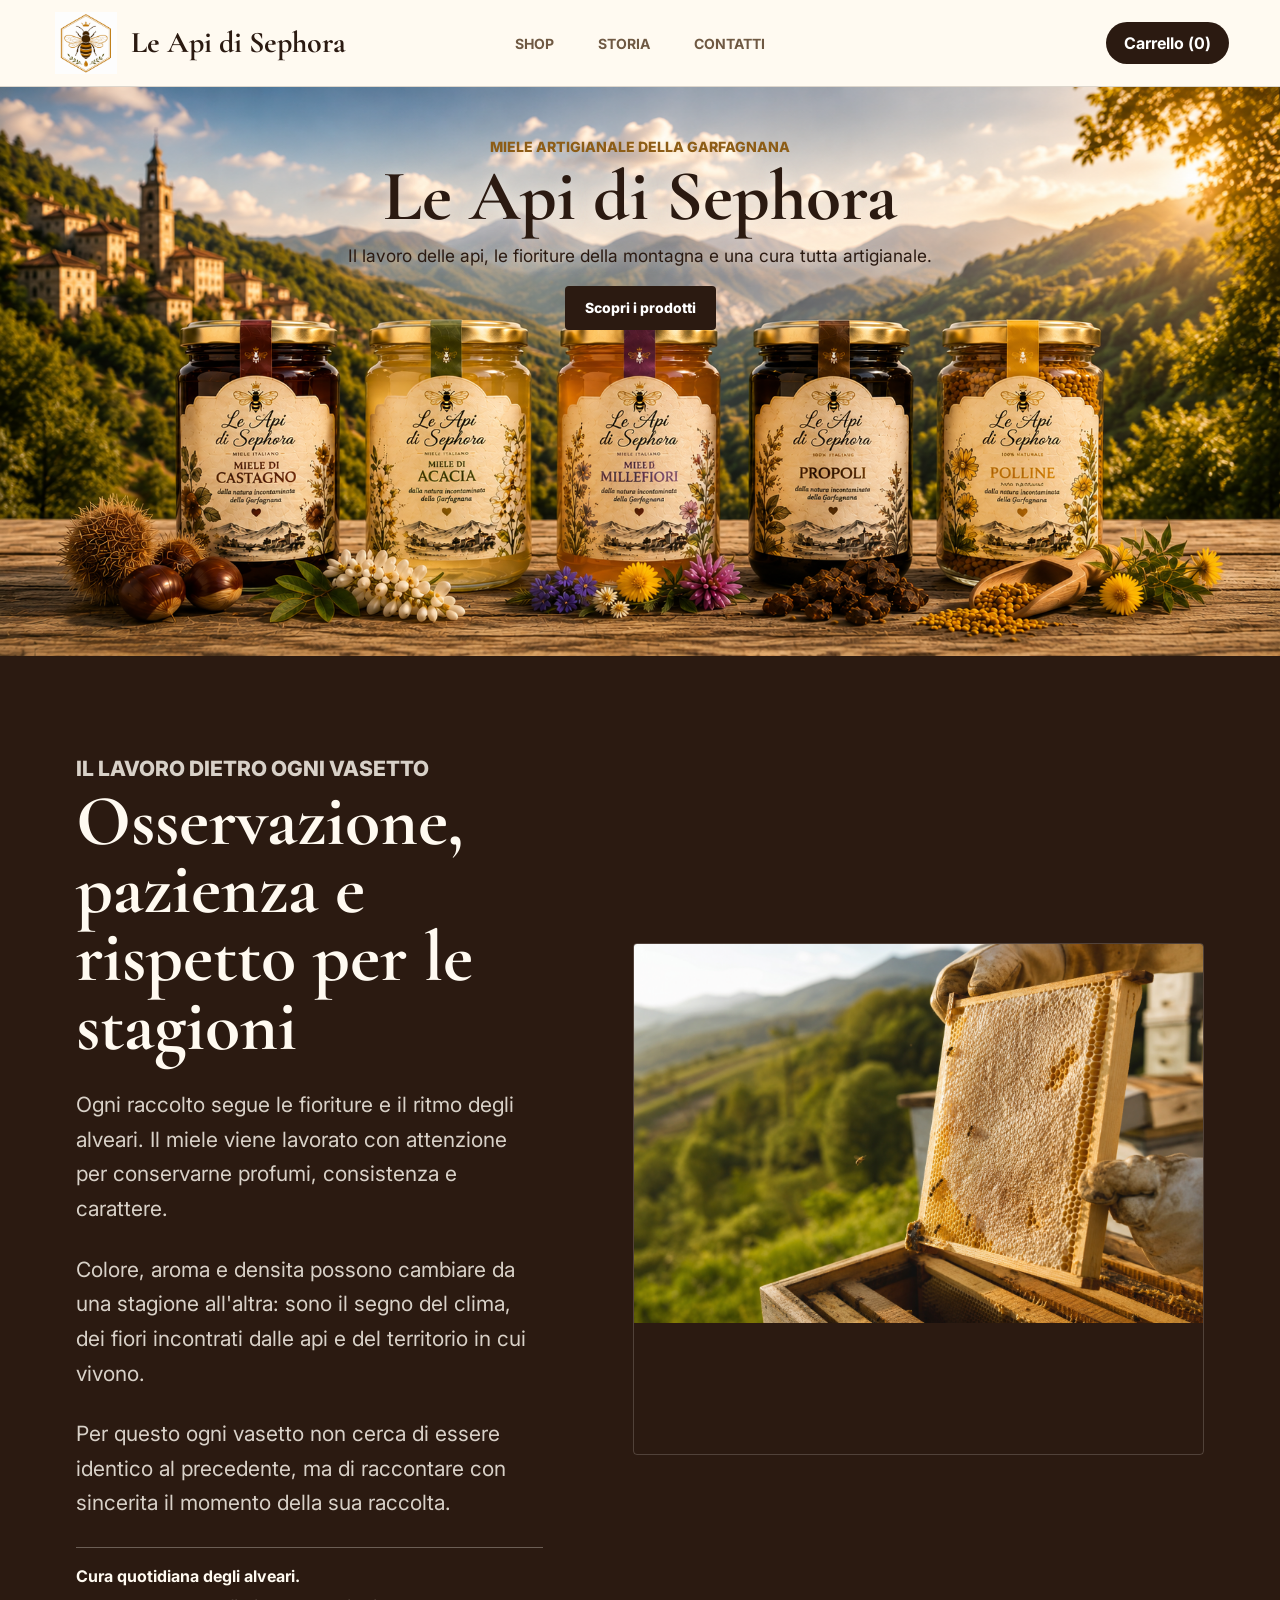
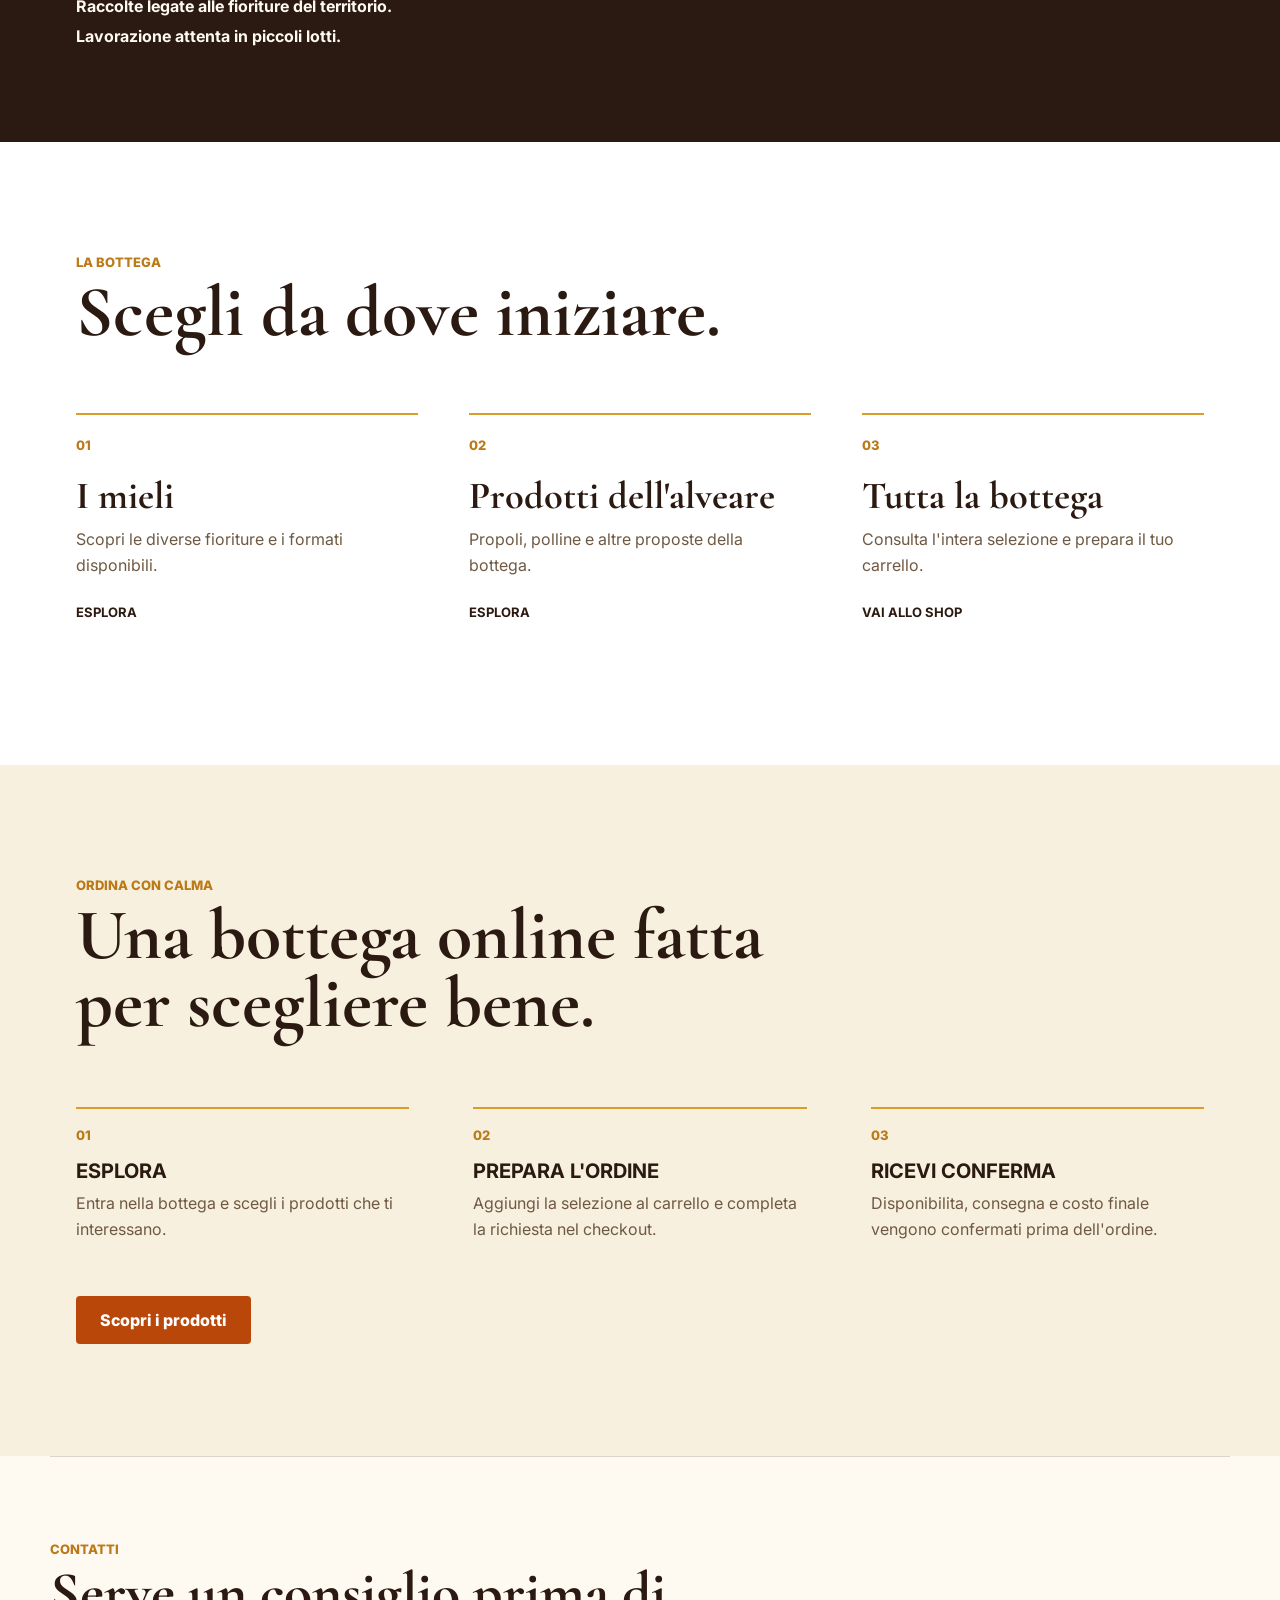
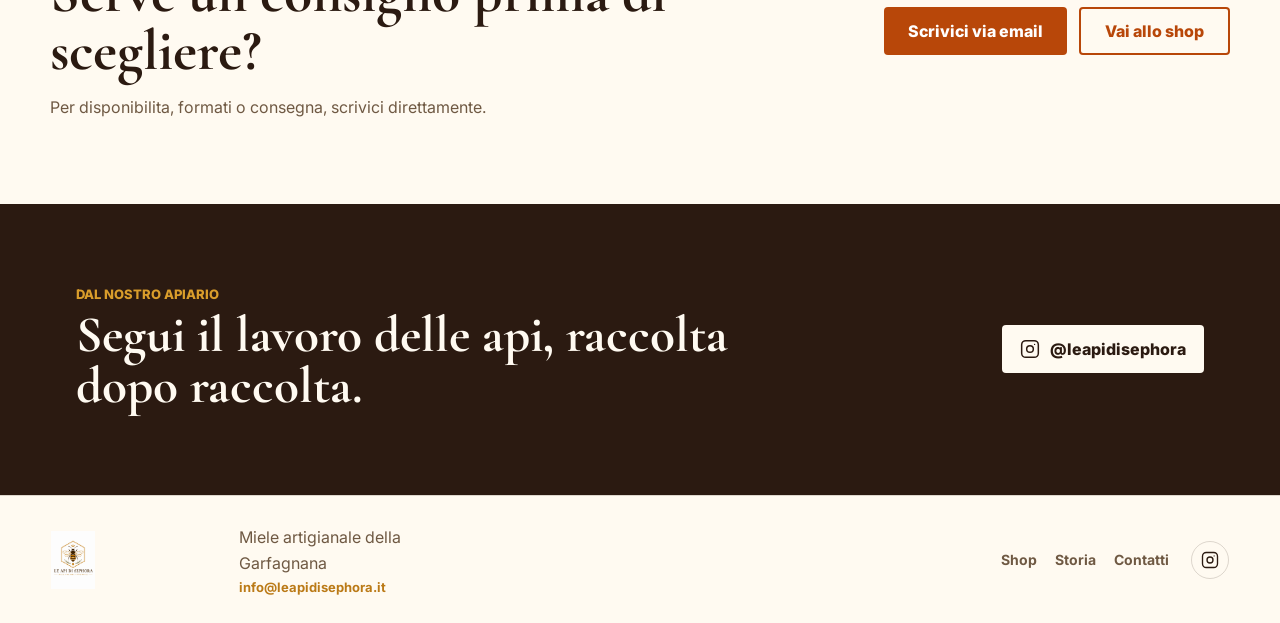
==== commit 49456ca3: "Add files via upload" ====
--- a/index.html
+++ b/index.html
@@ -8,6 +8,14 @@
       name="description"
       content="Le Api di Sephora: miele italiano artigianale della Garfagnana, nel rispetto del territorio."
     >
+    <meta property="og:type" content="website">
+    <meta property="og:locale" content="it_IT">
+    <meta property="og:title" content="Le Api di Sephora | Miele artigianale della Garfagnana">
+    <meta property="og:description" content="Miele italiano artigianale, nato tra le fioriture e le montagne della Garfagnana.">
+    <meta property="og:url" content="https://gabrielegm03.github.io/sitocele/">
+    <meta property="og:image" content="https://gabrielegm03.github.io/sitocele/home-sephora-wide.png">
+    <meta name="twitter:card" content="summary_large_image">
+    <meta name="theme-color" content="#2b1a11">
     <link rel="preconnect" href="https://fonts.googleapis.com">
     <link rel="preconnect" href="https://fonts.gstatic.com" crossorigin>
     <link
@@ -33,75 +41,73 @@
 
     <main>
       <section class="hero" id="home" aria-labelledby="hero-title">
-        <h1 id="hero-title" class="sr-only">Le Api di Sephora</h1>
         <img
           src="home-sephora-wide.png"
           alt="Selezione artigianale Le Api di Sephora dalla Garfagnana"
         >
-      </section>
-
-      <section class="intro-band" aria-label="Valori">
-        <div class="intro-item">
-          <span class="intro-icon">N</span>
-          <strong>Naturale</strong>
-          <p>Miele raccolto rispettando i ritmi delle api e del territorio.</p>
+        <div class="hero-content">
+          <p class="hero-eyebrow">Miele artigianale della Garfagnana</p>
+          <h1 id="hero-title">Le Api di Sephora</h1>
+          <p>Il lavoro delle api, le fioriture della montagna e una cura tutta artigianale.</p>
+          <a href="shop.html">Scopri i prodotti</a>
         </div>
-        <div class="intro-item">
-          <span class="intro-icon">G</span>
-          <strong>Di montagna</strong>
-          <p>Profumi e fioriture della Garfagnana in ogni vasetto.</p>
-        </div>
-        <div class="intro-item">
-          <span class="intro-icon">P</span>
-          <strong>Con passione</strong>
-          <p>Una lavorazione artigianale, curata in piccoli lotti.</p>
-        </div>
-      </section>
-
-      <section class="home-shop-teaser" aria-labelledby="home-shop-title">
-        <div class="home-shop-copy">
-          <div class="home-shop-intro">
-            <img class="bee-accent" src="bee-accent.png" alt="" aria-hidden="true">
-            <p class="eyebrow">Miele artigianale italiano</p>
-          </div>
-          <h2 id="home-shop-title">Dalle nostre api alla tua tavola, con rispetto per il territorio.</h2>
-          <p>
-            Ogni vasetto nasce da una lavorazione attenta, legata ai ritmi della natura
-            e alle fioriture della Garfagnana.
-          </p>
-          <p>
-            Scegli il miele, il formato e prepara il tuo ordine nella bottega online.
-          </p>
-          <div class="teaser-actions">
-            <a class="primary-link" href="shop.html">Visita lo shop</a>
-            <a class="secondary-link" href="#storia">Scopri la storia</a>
-          </div>
-        </div>
-        <figure class="home-shop-image">
-          <img src="home-sephora-wide.png" alt="Selezione di mieli Le Api di Sephora">
-        </figure>
       </section>
 
       <section class="story-band" id="storia">
         <div class="story-content">
-          <p class="eyebrow">Dal lavoro delle api</p>
-          <h2>Un miele che nasce vicino alla montagna</h2>
+          <p class="eyebrow">Il lavoro dietro ogni vasetto</p>
+          <h2>Osservazione, pazienza e rispetto per le stagioni</h2>
           <div class="story-copy">
             <p>
-              Le Api di Sephora porta in tavola miele artigianale della Garfagnana,
-              lavorato con attenzione per conservare profumi, consistenza e carattere naturale.
+              Ogni raccolto segue le fioriture e il ritmo degli alveari. Il miele viene
+              lavorato con attenzione per conservarne profumi, consistenza e carattere.
+            </p>
+            <p>
+              Colore, aroma e densita possono cambiare da una stagione all'altra: sono
+              il segno del clima, dei fiori incontrati dalle api e del territorio in cui vivono.
+            </p>
+            <p>
+              Per questo ogni vasetto non cerca di essere identico al precedente, ma di
+              raccontare con sincerita il momento della sua raccolta.
             </p>
             <ul class="story-list">
-              <li>Stagionalita e fioriture del territorio.</li>
-              <li>Piccoli lotti e attenzione alla lavorazione.</li>
-              <li>Una bottega semplice, diretta e trasparente.</li>
+              <li>Cura quotidiana degli alveari.</li>
+              <li>Raccolte legate alle fioriture del territorio.</li>
+              <li>Lavorazione attenta in piccoli lotti.</li>
             </ul>
           </div>
         </div>
         <figure class="story-media">
           <!-- Immagine editoriale temporanea: sostituire con una foto reale dell'apiario prima del lancio. -->
-          <img src="apiary-story-placeholder.png" alt="Telaio di miele appena estratto dall'apiario">
+          <img src="apiary-story-placeholder.png" alt="Telaio di miele appena estratto dall'apiario" loading="lazy" decoding="async">
         </figure>
+      </section>
+
+      <section class="shop-paths" aria-labelledby="shop-paths-title">
+        <div class="section-intro">
+          <p class="eyebrow">La bottega</p>
+          <h2 id="shop-paths-title">Scegli da dove iniziare.</h2>
+        </div>
+        <div class="shop-paths-grid">
+          <a href="shop.html?categoria=Miele">
+            <span>01</span>
+            <h3>I mieli</h3>
+            <p>Scopri le diverse fioriture e i formati disponibili.</p>
+            <strong>Esplora</strong>
+          </a>
+          <a href="shop.html?categoria=Alveare">
+            <span>02</span>
+            <h3>Prodotti dell'alveare</h3>
+            <p>Propoli, polline e altre proposte della bottega.</p>
+            <strong>Esplora</strong>
+          </a>
+          <a href="shop.html">
+            <span>03</span>
+            <h3>Tutta la bottega</h3>
+            <p>Consulta l'intera selezione e prepara il tuo carrello.</p>
+            <strong>Vai allo shop</strong>
+          </a>
+        </div>
       </section>
 
       <section class="order-steps" aria-labelledby="order-steps-title">
@@ -126,60 +132,46 @@
             <p>Disponibilita, consegna e costo finale vengono confermati prima dell'ordine.</p>
           </li>
         </ol>
-      </section>
-
-      <section class="faq-section" aria-labelledby="faq-title">
-        <div class="section-intro">
-          <p class="eyebrow">Domande frequenti</p>
-          <h2 id="faq-title">Tutto chiaro, prima di ordinare.</h2>
-        </div>
-        <div class="faq-list">
-          <details>
-            <summary>Come funziona la richiesta d'ordine?</summary>
-            <p>Componi il carrello nella bottega, poi completa il checkout con i tuoi dati e la preferenza di consegna. Ti contatteremo per confermare disponibilita e dettagli finali.</p>
-          </details>
-          <details>
-            <summary>Posso chiedere informazioni prima di acquistare?</summary>
-            <p>Certo. Puoi usare il modulo contatti per chiedere informazioni su disponibilita, quantitativi o modalita di consegna.</p>
-          </details>
-          <details>
-            <summary>Quando sapro il costo finale?</summary>
-            <p>Il riepilogo del carrello mostra la selezione scelta. Eventuali costi aggiuntivi vengono comunicati e confermati prima di rendere l'ordine definitivo.</p>
-          </details>
+        <div class="order-steps-action">
+          <a class="primary-link" href="shop.html">Scopri i prodotti</a>
         </div>
       </section>
 
-      <section class="contact-section" id="contatti">
-        <div class="contact-copy">
-          <p class="eyebrow">Ordini e informazioni</p>
-          <h2>Porta il miele della Garfagnana sulla tua tavola</h2>
-          <p>
-            Scrivici per confermare il tuo ordine, indicare consegna o ritiro e
-            ricevere il totale finale con eventuale spedizione.
-          </p>
+      <section class="help-band" id="contatti" aria-labelledby="help-title">
+        <div>
+          <p class="eyebrow">Contatti</p>
+          <h2 id="help-title">Serve un consiglio prima di scegliere?</h2>
+          <p>Per disponibilita, formati o consegna, scrivici direttamente.</p>
         </div>
-        <form class="contact-form" action="mailto:info@leapidisephora.it" method="post" enctype="text/plain">
-          <label>
-            Nome
-            <input type="text" name="nome" autocomplete="name" required>
-          </label>
-          <label>
-            Email
-            <input type="email" name="email" autocomplete="email" required>
-          </label>
-          <label>
-            Messaggio
-            <textarea id="orderMessage" name="messaggio" rows="6" required></textarea>
-          </label>
-          <button type="submit">Invia richiesta</button>
-        </form>
+        <div class="help-actions">
+          <a class="primary-link" href="mailto:info@leapidisephora.it">Scrivici via email</a>
+          <a class="secondary-link" href="shop.html">Vai allo shop</a>
+        </div>
+      </section>
+
+      <section class="social-band" aria-labelledby="social-title">
+        <div>
+          <p class="eyebrow">Dal nostro apiario</p>
+          <h2 id="social-title">Segui il lavoro delle api, raccolta dopo raccolta.</h2>
+        </div>
+        <a class="social-cta" href="https://www.instagram.com/leapidisephora/" target="_blank" rel="noopener noreferrer" aria-label="Segui Le Api di Sephora su Instagram">
+          <svg viewBox="0 0 24 24" aria-hidden="true" focusable="false">
+            <rect x="2" y="2" width="20" height="20" rx="5" ry="5"></rect>
+            <circle cx="12" cy="12" r="4"></circle>
+            <circle cx="17.5" cy="6.5" r="0.8" fill="currentColor" stroke="none"></circle>
+          </svg>
+          <span>@leapidisephora</span>
+        </a>
       </section>
     </main>
 
     <footer class="site-footer">
       <div class="footer-brand">
-        <img src="logo-sephora.png" alt="Le Api di Sephora">
-        <p>Miele artigianale della Garfagnana</p>
+        <img src="logo-sephora.png" alt="Le Api di Sephora" loading="lazy" decoding="async">
+        <div class="footer-brand-copy">
+          <p>Miele artigianale della Garfagnana</p>
+          <a href="mailto:info@leapidisephora.it">info@leapidisephora.it</a>
+        </div>
       </div>
       <div class="footer-actions">
         <nav class="footer-nav" aria-label="Navigazione a fondo pagina">
--- a/styles.css
+++ b/styles.css
@@ -164,42 +164,64 @@
   object-position: center;
 }
 
-.intro-band {
-  display: grid;
-  grid-template-columns: repeat(3, minmax(0, 1fr));
-  gap: 1px;
-  background: var(--line);
-  border-top: 1px solid var(--line);
-  border-bottom: 1px solid var(--line);
-}
-
-.intro-item {
-  min-height: 170px;
-  padding: clamp(24px, 4vw, 42px);
-  background: var(--cream);
-}
-
-.intro-icon {
-  display: grid;
-  place-items: center;
-  width: 42px;
-  height: 42px;
-  margin-bottom: 18px;
-  color: var(--honey);
-  border: 1px solid rgba(187, 122, 23, 0.5);
-  border-radius: 50%;
-  font-family: "Cormorant Garamond", serif;
-  font-weight: 700;
-}
-
-.intro-item strong {
-  display: block;
-  margin-bottom: 8px;
-  font-size: 15px;
+.hero-content {
+  position: absolute;
+  top: clamp(26px, 4vw, 70px);
+  left: 50%;
+  z-index: 1;
+  display: grid;
+  justify-items: center;
+  width: min(760px, calc(100% - 40px));
+  color: var(--ink);
+  text-align: center;
+  transform: translateX(-50%);
+}
+
+.hero-eyebrow {
+  margin: 0 0 8px;
+  color: #8d5d16;
+  font-size: clamp(11px, 1.1vw, 15px);
+  font-weight: 800;
   text-transform: uppercase;
 }
 
-.intro-item p,
+.hero-content h1 {
+  margin: 0;
+  font-family: "Cormorant Garamond", Georgia, serif;
+  font-size: clamp(44px, 5.6vw, 82px);
+  line-height: 0.94;
+  text-shadow: 0 2px 18px rgba(255, 250, 241, 0.72);
+}
+
+.hero-content > p:not(.hero-eyebrow) {
+  max-width: 610px;
+  margin: 12px 0 0;
+  font-size: clamp(15px, 1.35vw, 19px);
+  line-height: 1.45;
+  text-shadow: 0 2px 14px rgba(255, 250, 241, 0.84);
+}
+
+.hero-content a {
+  display: inline-flex;
+  align-items: center;
+  justify-content: center;
+  min-height: 44px;
+  margin-top: 18px;
+  padding: 10px 20px;
+  color: white;
+  border-radius: 4px;
+  background: var(--ink);
+  font-size: 14px;
+  font-weight: 800;
+  text-decoration: none;
+  transition: background 160ms ease, transform 160ms ease;
+}
+
+.hero-content a:hover {
+  background: var(--honey);
+  transform: translateY(-1px);
+}
+
 .product-card p,
 .story-band p,
 .contact-copy p,
@@ -209,68 +231,6 @@
   line-height: 1.65;
 }
 
-.home-shop-teaser {
-  display: grid;
-  grid-template-columns: minmax(300px, 0.95fr) minmax(360px, 1.05fr);
-  align-items: center;
-  gap: clamp(28px, 5vw, 80px);
-  min-height: clamp(480px, 56vw, 680px);
-  padding: clamp(58px, 8vw, 112px) clamp(24px, 6vw, 92px);
-  background: #d2c2ad;
-}
-
-.home-shop-copy {
-  position: relative;
-  max-width: 720px;
-}
-
-.home-shop-intro {
-  display: flex;
-  align-items: center;
-  gap: 10px;
-  margin-bottom: 8px;
-}
-
-.home-shop-intro .eyebrow {
-  margin: 0;
-}
-
-.bee-accent {
-  display: block;
-  flex: 0 0 auto;
-  width: clamp(42px, 4vw, 56px);
-  height: auto;
-  margin: 0;
-  filter: drop-shadow(0 9px 12px rgba(64, 37, 14, 0.18));
-  pointer-events: none;
-  transform: rotate(-7deg);
-}
-
-.home-shop-copy h2 {
-  margin: 0;
-  color: #b84709;
-  font-family: Inter, system-ui, -apple-system, BlinkMacSystemFont, "Segoe UI", sans-serif;
-  font-size: clamp(34px, 5vw, 60px);
-  font-weight: 900;
-  line-height: 0.98;
-  text-transform: uppercase;
-}
-
-.home-shop-copy p:not(.eyebrow) {
-  max-width: 680px;
-  margin: 22px 0 0;
-  color: #201611;
-  font-size: clamp(17px, 1.55vw, 21px);
-  line-height: 1.55;
-}
-
-.teaser-actions {
-  display: flex;
-  flex-wrap: wrap;
-  gap: 14px;
-  margin-top: 30px;
-}
-
 .primary-link,
 .secondary-link {
   display: inline-flex;
@@ -291,22 +251,6 @@
 .secondary-link {
   color: #b84709;
   border: 2px solid #b84709;
-}
-
-.home-shop-image {
-  align-self: stretch;
-  display: grid;
-  align-items: end;
-  margin: 0;
-  overflow: hidden;
-}
-
-.home-shop-image img {
-  width: 100%;
-  height: 100%;
-  max-width: none;
-  object-fit: cover;
-  object-position: 76% 62%;
 }
 
 .shop-section {
@@ -806,6 +750,62 @@
   object-position: center;
 }
 
+.shop-paths {
+  padding: clamp(68px, 9vw, 112px) clamp(18px, 6vw, 76px);
+  background: #ffffff;
+}
+
+.shop-paths-grid {
+  display: grid;
+  grid-template-columns: repeat(3, minmax(0, 1fr));
+  gap: clamp(24px, 4vw, 56px);
+  width: min(1180px, 100%);
+  margin-top: clamp(38px, 6vw, 66px);
+}
+
+.shop-paths-grid a {
+  display: grid;
+  align-content: start;
+  min-height: 240px;
+  padding: 22px 0 0;
+  color: var(--ink);
+  border-top: 2px solid var(--gold);
+  text-decoration: none;
+  transition: color 160ms ease, transform 160ms ease;
+}
+
+.shop-paths-grid a:hover {
+  color: var(--honey);
+  transform: translateY(-2px);
+}
+
+.shop-paths-grid span {
+  margin-bottom: 24px;
+  color: var(--honey);
+  font-size: 13px;
+  font-weight: 800;
+}
+
+.shop-paths-grid h3 {
+  margin: 0 0 12px;
+  font-family: "Cormorant Garamond", Georgia, serif;
+  font-size: clamp(30px, 3vw, 42px);
+  line-height: 1;
+}
+
+.shop-paths-grid p {
+  max-width: 330px;
+  margin: 0 0 26px;
+  color: var(--muted);
+  line-height: 1.6;
+}
+
+.shop-paths-grid strong {
+  margin-top: auto;
+  font-size: 13px;
+  text-transform: uppercase;
+}
+
 .order-steps {
   padding: clamp(64px, 9vw, 112px) clamp(18px, 6vw, 76px);
   background: var(--paper);
@@ -855,56 +855,9 @@
   line-height: 1.6;
 }
 
-.faq-section {
-  display: grid;
-  grid-template-columns: minmax(280px, 0.8fr) minmax(380px, 1.2fr);
-  gap: clamp(34px, 8vw, 110px);
-  width: min(1180px, calc(100% - 36px));
-  margin: 0 auto;
-  padding: clamp(70px, 10vw, 130px) 0;
-  align-items: start;
-}
-
-.faq-list {
-  border-top: 1px solid var(--line);
-}
-
-.faq-list details {
-  border-bottom: 1px solid var(--line);
-}
-
-.faq-list summary {
-  position: relative;
-  padding: 20px 32px 20px 0;
-  color: var(--ink);
-  cursor: pointer;
-  font-weight: 800;
-  list-style: none;
-}
-
-.faq-list summary::-webkit-details-marker {
-  display: none;
-}
-
-.faq-list summary::after {
-  content: "+";
-  position: absolute;
-  right: 4px;
-  top: 16px;
-  color: var(--honey);
-  font-size: 24px;
-  font-weight: 400;
-}
-
-.faq-list details[open] summary::after {
-  content: "-";
-}
-
-.faq-list p {
-  max-width: 680px;
-  margin: 0 0 20px;
-  color: var(--muted);
-  line-height: 1.65;
+.order-steps-action {
+  width: min(1180px, 100%);
+  margin-top: clamp(32px, 5vw, 54px);
 }
 
 .contact-section {
@@ -972,6 +925,96 @@
   background: #9d6411;
 }
 
+.help-band {
+  display: flex;
+  align-items: center;
+  justify-content: space-between;
+  gap: clamp(28px, 6vw, 80px);
+  width: min(1180px, calc(100% - 36px));
+  margin: 0 auto;
+  padding: clamp(54px, 7vw, 84px) 0;
+  border-top: 1px solid var(--line);
+}
+
+.help-band > div:first-child {
+  max-width: 690px;
+}
+
+.help-band h2 {
+  margin: 8px 0 14px;
+  font-size: clamp(36px, 4.5vw, 58px);
+  line-height: 1;
+}
+
+.help-band p:not(.eyebrow) {
+  margin: 0;
+  color: var(--muted);
+  line-height: 1.6;
+}
+
+.help-actions {
+  display: flex;
+  flex: 0 0 auto;
+  flex-wrap: wrap;
+  gap: 12px;
+}
+
+.social-band {
+  display: flex;
+  align-items: center;
+  justify-content: space-between;
+  gap: 36px;
+  padding: clamp(52px, 7vw, 82px) clamp(18px, 6vw, 76px);
+  color: var(--cream);
+  background: var(--ink);
+}
+
+.social-band > div {
+  max-width: 760px;
+}
+
+.social-band .eyebrow {
+  color: var(--gold);
+}
+
+.social-band h2 {
+  margin: 8px 0 0;
+  color: var(--cream);
+  font-size: clamp(34px, 4vw, 54px);
+  line-height: 1;
+}
+
+.social-cta {
+  display: inline-flex;
+  flex: 0 0 auto;
+  align-items: center;
+  justify-content: center;
+  gap: 10px;
+  min-height: 48px;
+  padding: 12px 18px;
+  color: var(--ink);
+  border-radius: 4px;
+  background: var(--cream);
+  font-weight: 800;
+  text-decoration: none;
+  transition: color 160ms ease, background 160ms ease;
+}
+
+.social-cta:hover {
+  color: white;
+  background: var(--honey);
+}
+
+.social-cta svg {
+  width: 20px;
+  height: 20px;
+  fill: none;
+  stroke: currentColor;
+  stroke-linecap: round;
+  stroke-linejoin: round;
+  stroke-width: 1.8;
+}
+
 .site-footer {
   display: flex;
   align-items: center;
@@ -996,6 +1039,23 @@
 
 .footer-brand p {
   max-width: 230px;
+}
+
+.footer-brand-copy {
+  display: grid;
+  gap: 3px;
+}
+
+.footer-brand-copy a {
+  width: max-content;
+  color: var(--honey);
+  font-size: 13px;
+  font-weight: 700;
+  text-decoration: none;
+}
+
+.footer-brand-copy a:hover {
+  color: var(--ink);
 }
 
 .footer-nav {
@@ -1425,14 +1485,20 @@
     object-position: center;
   }
 
-  .intro-band,
-  .home-shop-teaser,
   .shop-layout,
   .story-band,
-  .faq-section,
   .contact-section,
   .checkout-layout {
     grid-template-columns: 1fr;
+  }
+
+  .shop-paths-grid {
+    grid-template-columns: 1fr;
+    max-width: 720px;
+  }
+
+  .shop-paths-grid a {
+    min-height: auto;
   }
 
   .process-grid {
@@ -1459,12 +1525,18 @@
     display: block;
   }
 
-  .home-shop-image {
-    min-height: 360px;
-  }
-
   .story-media {
     min-height: 420px;
+  }
+
+  .social-band {
+    align-items: flex-start;
+    flex-direction: column;
+  }
+
+  .help-band {
+    align-items: flex-start;
+    flex-direction: column;
   }
 }
 
@@ -1484,21 +1556,35 @@
     gap: 12px;
   }
 
+  .brand {
+    gap: 8px;
+    min-height: 50px;
+    padding: 0;
+  }
+
   .brand img {
     width: 46px;
     height: 46px;
   }
 
   .brand span {
-    max-width: 118px;
-    font-size: 21px;
+    max-width: 108px;
+    font-size: 20px;
     white-space: normal;
+  }
+
+  .site-nav {
+    gap: 22px;
+    padding-top: 10px;
+    border-top: 1px solid var(--line);
+    font-size: 12px;
   }
 
   .header-action {
     min-width: 88px;
     min-height: 38px;
     padding: 8px 14px;
+    font-size: 13px;
   }
 
   .hero img {
@@ -1506,28 +1592,49 @@
     object-position: center;
   }
 
+  .hero-content {
+    position: static;
+    justify-items: start;
+    width: 100%;
+    padding: 30px 18px 36px;
+    background: #e4d6c2;
+    text-align: left;
+    transform: none;
+  }
+
+  .hero-content h1 {
+    font-size: 42px;
+  }
+
+  .hero-content > p:not(.hero-eyebrow) {
+    max-width: 520px;
+  }
+
   .shop-layout {
     width: min(100% - 32px, 1320px);
   }
 
-  .home-shop-teaser {
-    padding: 46px 18px;
-  }
-
-  .home-shop-copy h2 {
-    font-size: clamp(30px, 10vw, 44px);
-  }
-
-  .home-shop-image {
-    min-height: 300px;
-  }
-
-  .bee-accent {
-    width: 42px;
-  }
-
   .story-media {
     min-height: 300px;
+  }
+
+  .shop-paths,
+  .order-steps {
+    padding-right: 18px;
+    padding-left: 18px;
+  }
+
+  .social-cta {
+    width: 100%;
+  }
+
+  .help-actions {
+    display: grid;
+    width: 100%;
+  }
+
+  .help-actions a {
+    width: 100%;
   }
 
   .shop-toolbar {
@@ -1539,7 +1646,6 @@
     gap: 34px;
   }
 
-  .intro-item,
   .product-card {
     min-height: auto;
   }
@@ -1566,7 +1672,10 @@
   }
 
   .footer-actions {
+    align-items: flex-start;
+    flex-direction: column;
     justify-content: flex-start;
+    gap: 16px;
   }
 
   .checkout-section {
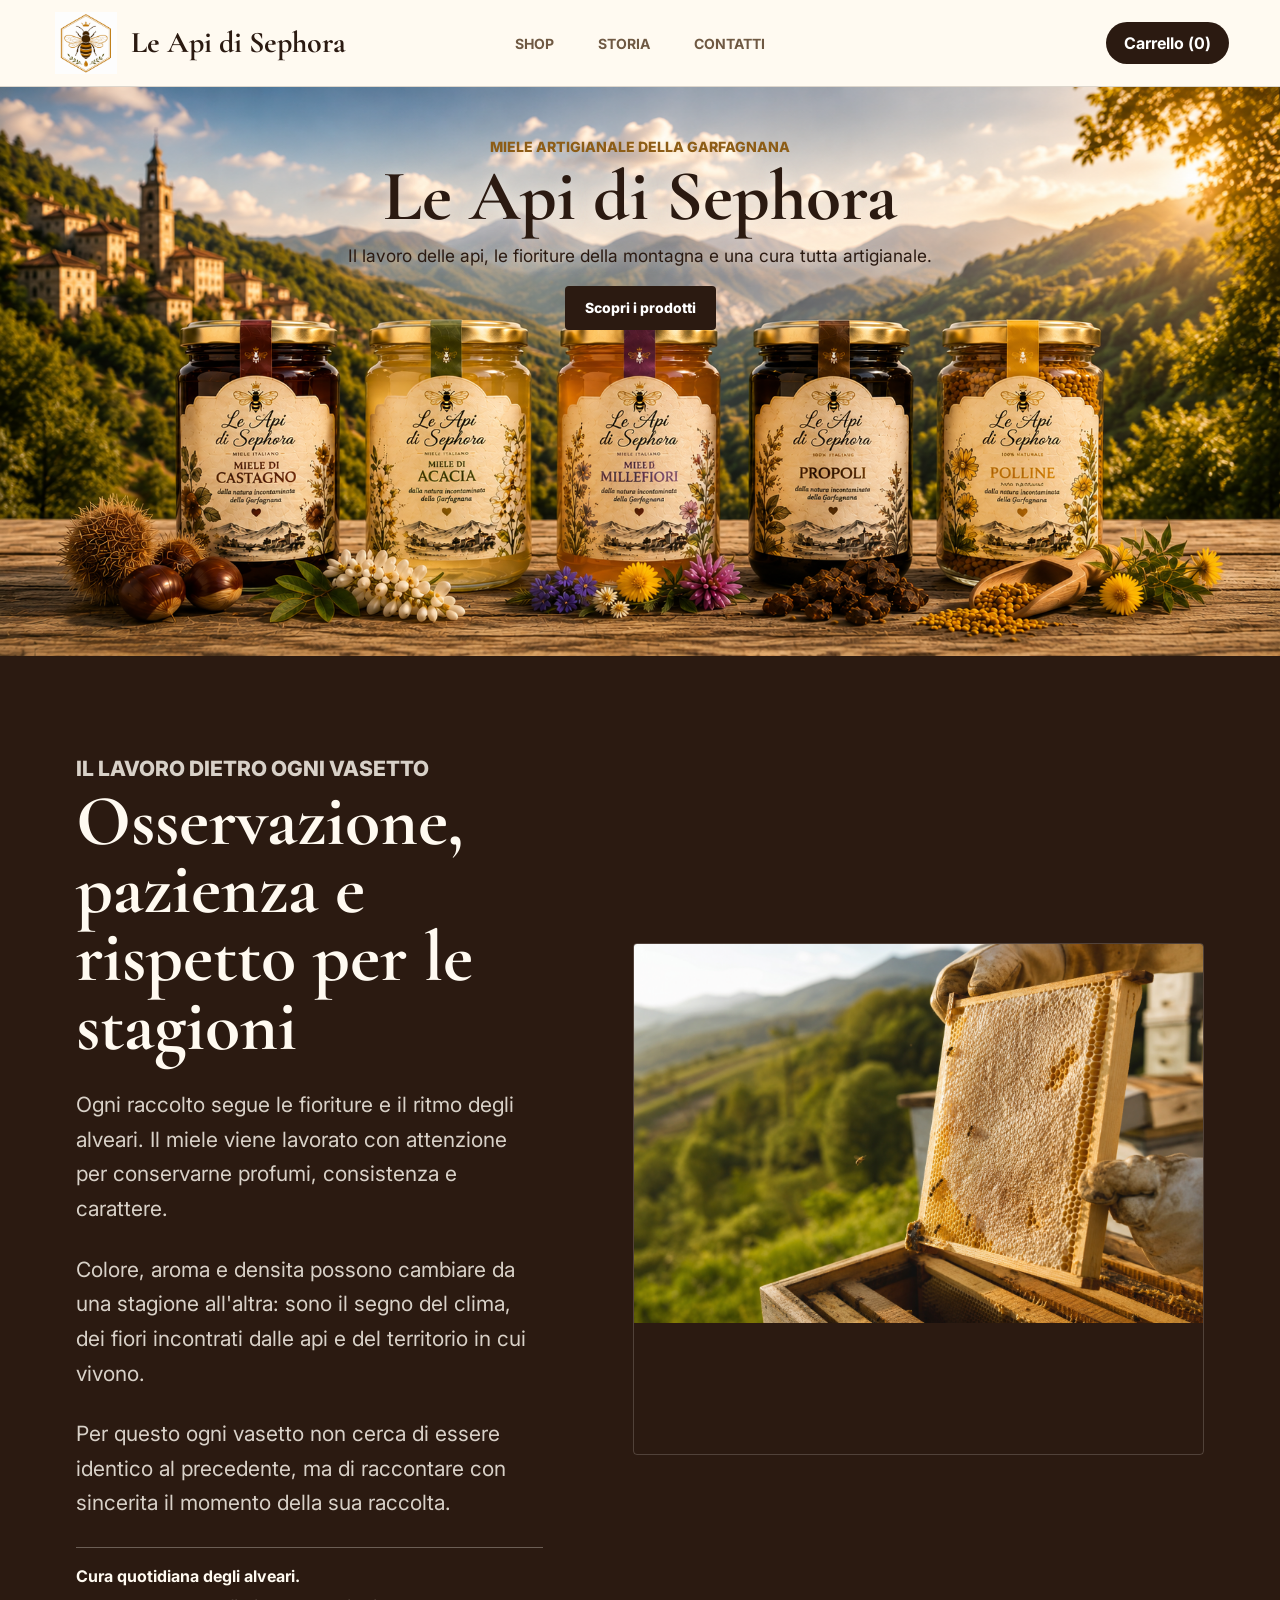
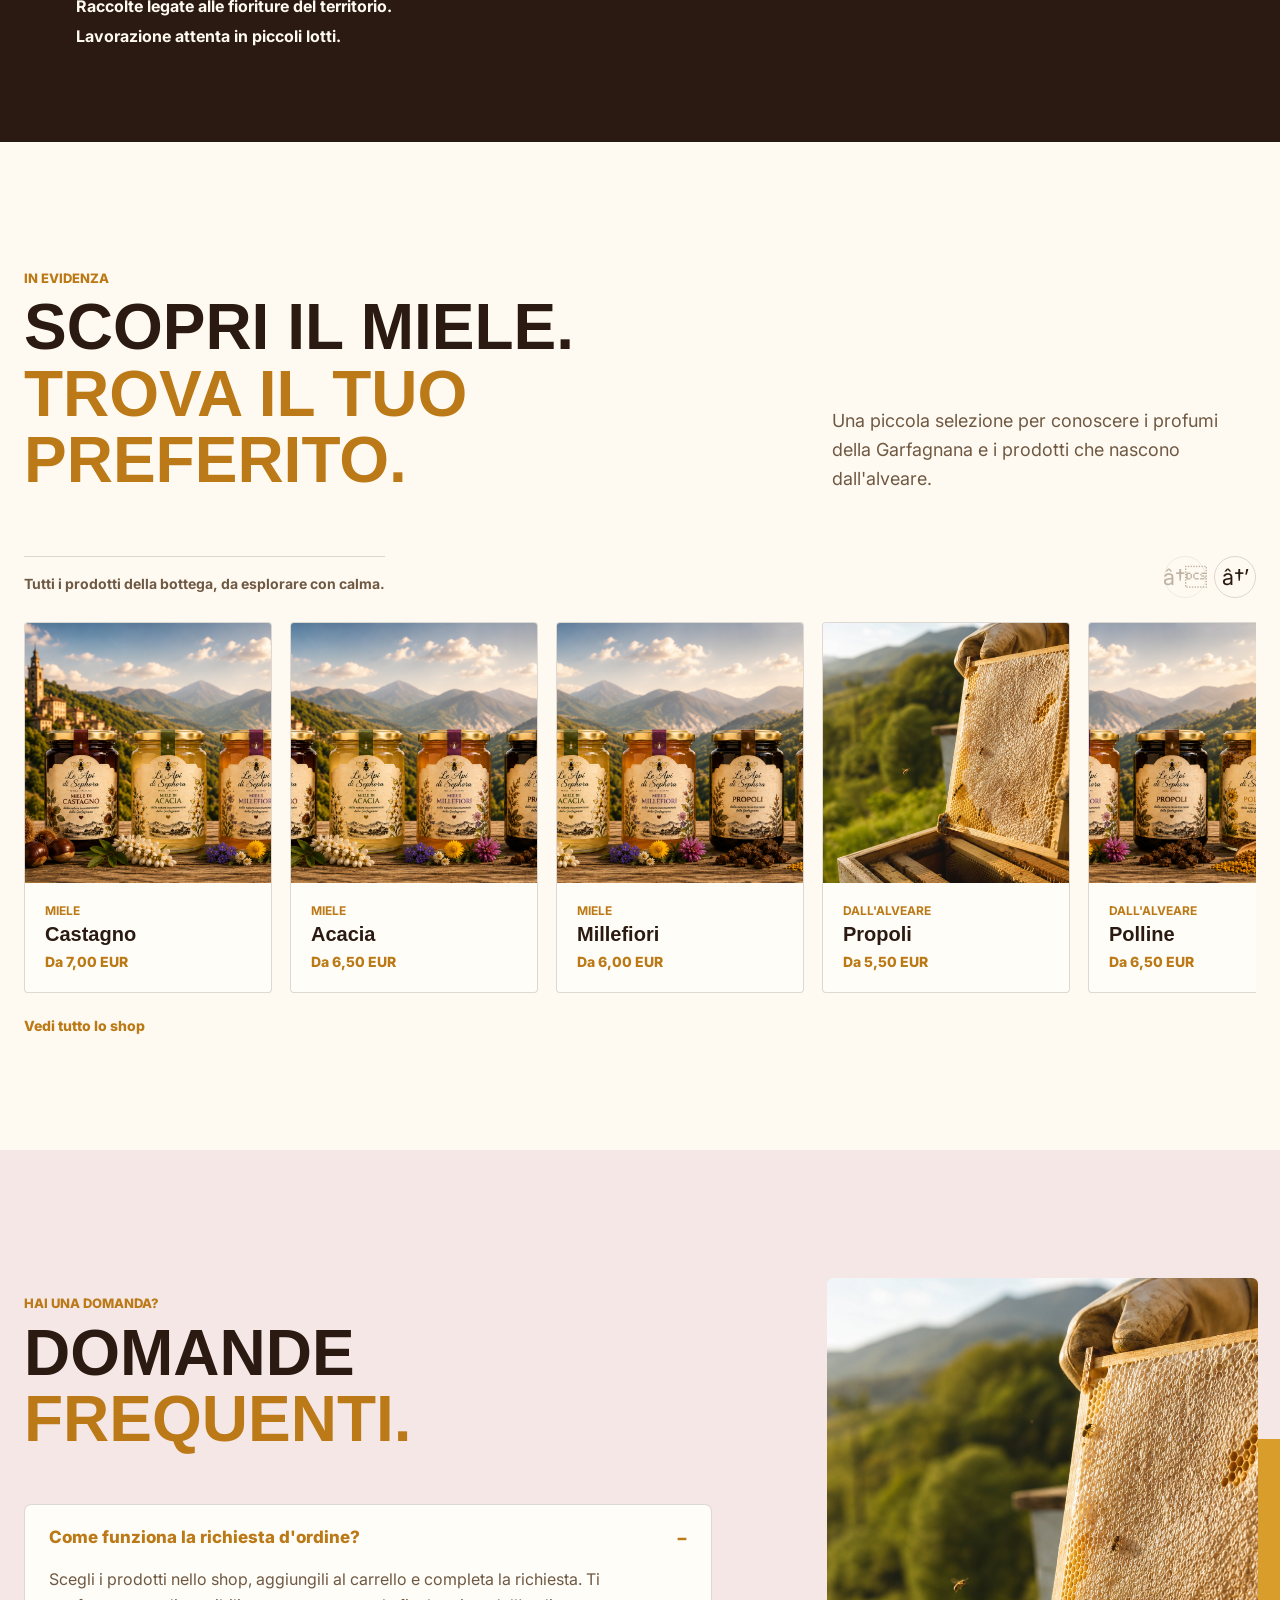
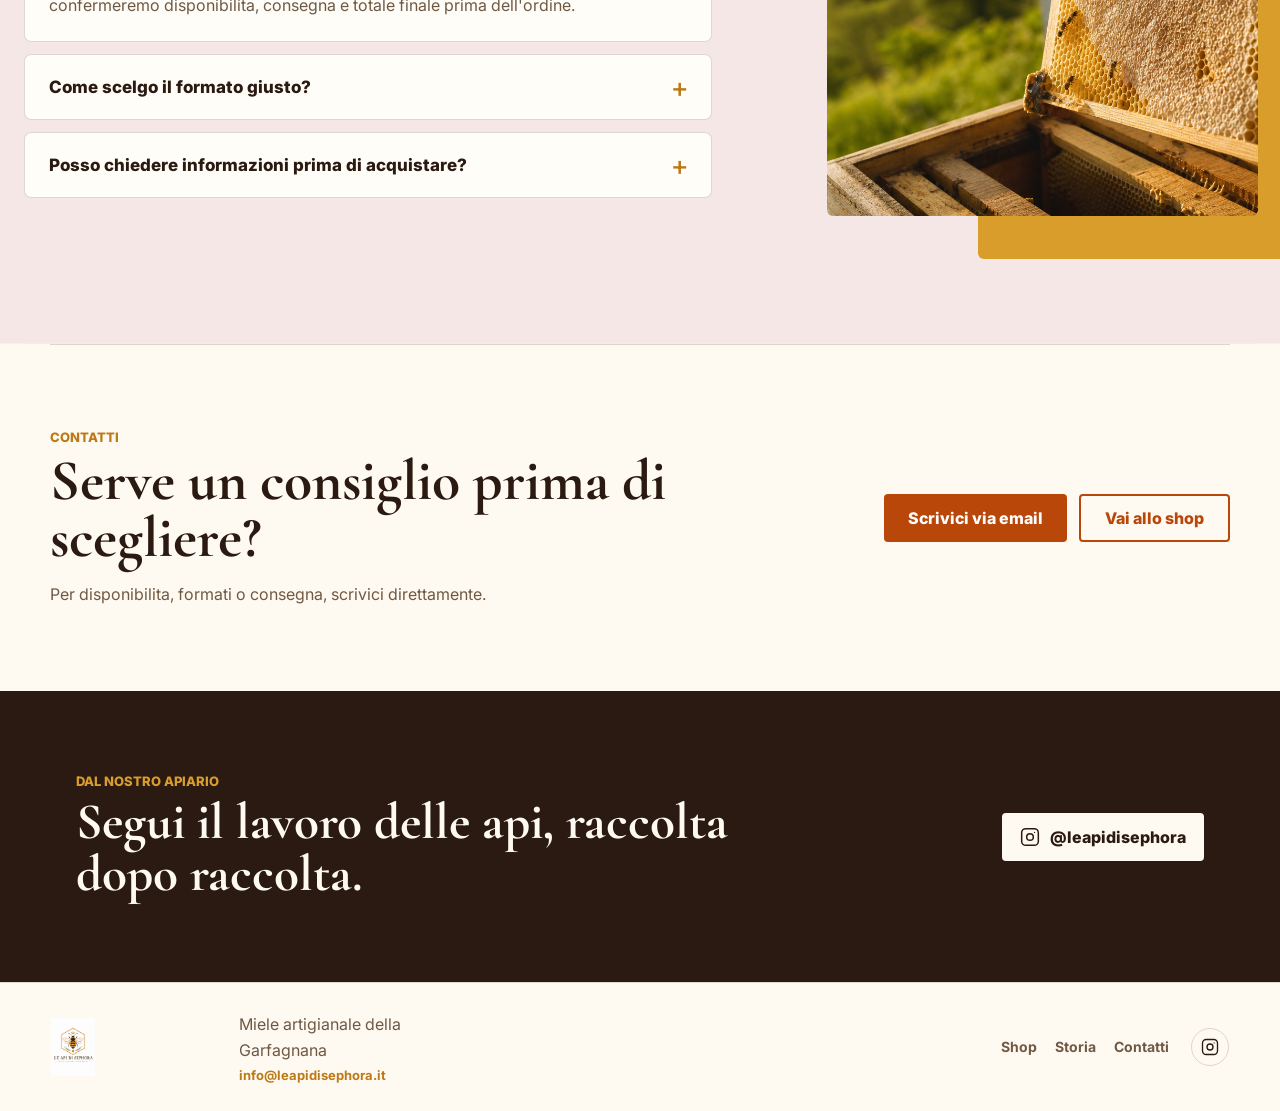
==== commit cf27243d: "Add files via upload" ====
--- a/index.html
+++ b/index.html
@@ -83,58 +83,123 @@
         </figure>
       </section>
 
-      <section class="shop-paths" aria-labelledby="shop-paths-title">
-        <div class="section-intro">
-          <p class="eyebrow">La bottega</p>
-          <h2 id="shop-paths-title">Scegli da dove iniziare.</h2>
-        </div>
-        <div class="shop-paths-grid">
-          <a href="shop.html?categoria=Miele">
-            <span>01</span>
-            <h3>I mieli</h3>
-            <p>Scopri le diverse fioriture e i formati disponibili.</p>
-            <strong>Esplora</strong>
-          </a>
-          <a href="shop.html?categoria=Alveare">
-            <span>02</span>
-            <h3>Prodotti dell'alveare</h3>
-            <p>Propoli, polline e altre proposte della bottega.</p>
-            <strong>Esplora</strong>
-          </a>
-          <a href="shop.html">
-            <span>03</span>
-            <h3>Tutta la bottega</h3>
-            <p>Consulta l'intera selezione e prepara il tuo carrello.</p>
-            <strong>Vai allo shop</strong>
-          </a>
-        </div>
-      </section>
-
-      <section class="order-steps" aria-labelledby="order-steps-title">
-        <div class="section-intro">
-          <p class="eyebrow">Ordina con calma</p>
-          <h2 id="order-steps-title">Una bottega online fatta per scegliere bene.</h2>
-        </div>
-        <ol class="process-grid">
-          <li>
-            <span>01</span>
-            <h3>Esplora</h3>
-            <p>Entra nella bottega e scegli i prodotti che ti interessano.</p>
-          </li>
-          <li>
-            <span>02</span>
-            <h3>Prepara l'ordine</h3>
-            <p>Aggiungi la selezione al carrello e completa la richiesta nel checkout.</p>
-          </li>
-          <li>
-            <span>03</span>
-            <h3>Ricevi conferma</h3>
-            <p>Disponibilita, consegna e costo finale vengono confermati prima dell'ordine.</p>
-          </li>
-        </ol>
-        <div class="order-steps-action">
-          <a class="primary-link" href="shop.html">Scopri i prodotti</a>
-        </div>
+      <section class="featured-section" aria-labelledby="featured-title">
+        <div class="featured-heading">
+          <div class="featured-title">
+            <p class="eyebrow">In evidenza</p>
+            <h2 id="featured-title">Scopri il miele.<br><span>Trova il tuo preferito.</span></h2>
+          </div>
+          <div class="featured-side">
+            <p class="featured-intro">Una piccola selezione per conoscere i profumi della Garfagnana e i prodotti che nascono dall'alveare.</p>
+          </div>
+        </div>
+        <div class="featured-toolbar">
+          <p class="featured-note">Tutti i prodotti della bottega, da esplorare con calma.</p>
+          <div class="carousel-controls" aria-label="Scorri i prodotti in evidenza">
+            <button type="button" id="featuredPrevious" aria-controls="featuredTrack" aria-label="Prodotti precedenti" title="Prodotti precedenti">â†</button>
+            <button type="button" id="featuredNext" aria-controls="featuredTrack" aria-label="Prodotti successivi" title="Prodotti successivi">â†’</button>
+          </div>
+        </div>
+        <div class="featured-track" id="featuredTrack" tabindex="0">
+          <a class="featured-product" href="shop.html?categoria=Miele">
+            <figure class="featured-media"><img src="home-sephora-wide.png" alt="Miele di Castagno" loading="lazy" decoding="async" style="--product-position: 18% 62%;"></figure>
+            <span class="featured-copy">
+              <small>Miele</small>
+              <strong>Castagno</strong>
+              <em>Da 7,00 EUR</em>
+            </span>
+          </a>
+          <a class="featured-product" href="shop.html?categoria=Miele">
+            <figure class="featured-media"><img src="home-sephora-wide.png" alt="Miele di Acacia" loading="lazy" decoding="async" style="--product-position: 38% 62%;"></figure>
+            <span class="featured-copy">
+              <small>Miele</small>
+              <strong>Acacia</strong>
+              <em>Da 6,50 EUR</em>
+            </span>
+          </a>
+          <a class="featured-product" href="shop.html?categoria=Miele">
+            <figure class="featured-media"><img src="home-sephora-wide.png" alt="Miele Millefiori" loading="lazy" decoding="async" style="--product-position: 56% 62%;"></figure>
+            <span class="featured-copy">
+              <small>Miele</small>
+              <strong>Millefiori</strong>
+              <em>Da 6,00 EUR</em>
+            </span>
+          </a>
+          <a class="featured-product" href="shop.html?categoria=Alveare">
+            <figure class="featured-media"><img src="apiary-story-placeholder.png" alt="Prodotti dell'alveare" loading="lazy" decoding="async"></figure>
+            <span class="featured-copy">
+              <small>Dall'alveare</small>
+              <strong>Propoli</strong>
+              <em>Da 5,50 EUR</em>
+            </span>
+          </a>
+          <a class="featured-product" href="shop.html?categoria=Polline">
+            <figure class="featured-media"><img src="home-sephora-wide.png" alt="Polline" loading="lazy" decoding="async" style="--product-position: 88% 62%;"></figure>
+            <span class="featured-copy">
+              <small>Dall'alveare</small>
+              <strong>Polline</strong>
+              <em>Da 6,50 EUR</em>
+            </span>
+          </a>
+          <a class="featured-product" href="shop.html?categoria=Pappa%20reale">
+            <figure class="featured-media"><img src="home-sephora-wide.png" alt="Pappa reale biologica italiana fresca" loading="lazy" decoding="async" style="--product-position: 12% 62%;"></figure>
+            <span class="featured-copy">
+              <small>Dall'alveare</small>
+              <strong>Pappa reale fresca</strong>
+              <em>24,00 EUR</em>
+            </span>
+          </a>
+          <a class="featured-product" href="shop.html?categoria=Miele%20in%20favo">
+            <figure class="featured-media"><img src="apiary-story-placeholder.png" alt="Miele in favo di acacia" loading="lazy" decoding="async"></figure>
+            <span class="featured-copy">
+              <small>Miele in favo</small>
+              <strong>Acacia</strong>
+              <em>Da 10,00 EUR</em>
+            </span>
+          </a>
+          <a class="featured-product" href="shop.html?categoria=Propoli">
+            <figure class="featured-media"><img src="home-sephora-wide.png" alt="Propoli Junior" loading="lazy" decoding="async" style="--product-position: 75% 62%;"></figure>
+            <span class="featured-copy">
+              <small>Dall'alveare</small>
+              <strong>Propoli Junior</strong>
+              <em>12,00 EUR</em>
+            </span>
+          </a>
+          <a class="featured-product" href="shop.html?categoria=Propoli">
+            <figure class="featured-media"><img src="home-sephora-wide.png" alt="Propoli Spray" loading="lazy" decoding="async" style="--product-position: 78% 62%;"></figure>
+            <span class="featured-copy">
+              <small>Dall'alveare</small>
+              <strong>Propoli Spray</strong>
+              <em>12,00 EUR</em>
+            </span>
+          </a>
+        </div>
+        <a class="featured-all-link" href="shop.html">Vedi tutto lo shop</a>
+      </section>
+
+      <section class="faq-section" aria-labelledby="faq-title">
+        <div class="faq-content">
+          <p class="eyebrow">Hai una domanda?</p>
+          <h2 id="faq-title">Domande <span>frequenti.</span></h2>
+          <div class="faq-list">
+            <details class="faq-item" open>
+              <summary>Come funziona la richiesta d'ordine?</summary>
+              <p>Scegli i prodotti nello shop, aggiungili al carrello e completa la richiesta. Ti confermeremo disponibilita, consegna e totale finale prima dell'ordine.</p>
+            </details>
+            <details class="faq-item">
+              <summary>Come scelgo il formato giusto?</summary>
+              <p>Ogni prodotto nello shop mostra i formati disponibili. Se hai dubbi sull'uso o sulla quantita, puoi scriverci prima di ordinare.</p>
+            </details>
+            <details class="faq-item">
+              <summary>Posso chiedere informazioni prima di acquistare?</summary>
+              <p>Certo. Per disponibilita, prodotti e modalita di consegna puoi contattarci direttamente: ti rispondiamo prima di procedere con l'ordine.</p>
+            </details>
+          </div>
+        </div>
+        <figure class="faq-visual">
+          <!-- Immagine temporanea: sostituire con una foto reale dell'apiario. -->
+          <img src="apiary-story-placeholder.png" alt="Telaio di miele dell'apiario" loading="lazy" decoding="async">
+        </figure>
       </section>
 
       <section class="help-band" id="contatti" aria-labelledby="help-title">
--- a/styles.css
+++ b/styles.css
@@ -750,65 +750,291 @@
   object-position: center;
 }
 
-.shop-paths {
-  padding: clamp(68px, 9vw, 112px) clamp(18px, 6vw, 76px);
-  background: #ffffff;
-}
-
-.shop-paths-grid {
-  display: grid;
-  grid-template-columns: repeat(3, minmax(0, 1fr));
-  gap: clamp(24px, 4vw, 56px);
-  width: min(1180px, 100%);
-  margin-top: clamp(38px, 6vw, 66px);
-}
-
-.shop-paths-grid a {
-  display: grid;
-  align-content: start;
-  min-height: 240px;
-  padding: 22px 0 0;
-  color: var(--ink);
-  border-top: 2px solid var(--gold);
+.featured-section {
+  width: min(1320px, calc(100% - 48px));
+  margin: 0 auto;
+  padding: clamp(72px, 9vw, 126px) 0 clamp(36px, 5vw, 64px);
+}
+
+.featured-heading {
+  display: flex;
+  align-items: end;
+  justify-content: space-between;
+  gap: 24px;
+}
+
+.featured-heading h2 {
+  max-width: 640px;
+  margin: 8px 0 0;
+  font-size: clamp(40px, 5vw, 66px);
+  line-height: 0.98;
+}
+
+.carousel-controls {
+  display: flex;
+  gap: 8px;
+}
+
+.carousel-controls button {
+  display: inline-flex;
+  align-items: center;
+  justify-content: center;
+  width: 42px;
+  height: 42px;
+  color: var(--ink);
+  border: 1px solid var(--line);
+  border-radius: 50%;
+  background: transparent;
+  font: inherit;
+  font-size: 22px;
+  cursor: pointer;
+  transition: color 160ms ease, border-color 160ms ease, background 160ms ease;
+}
+
+.carousel-controls button:hover {
+  color: white;
+  border-color: var(--honey);
+  background: var(--honey);
+}
+
+.carousel-controls button:disabled {
+  color: var(--muted);
+  border-color: var(--line);
+  background: transparent;
+  cursor: default;
+  opacity: 0.45;
+}
+
+.carousel-controls button:focus-visible {
+  outline: 3px solid rgba(217, 157, 43, 0.34);
+  outline-offset: 3px;
+}
+
+.featured-track {
+  display: grid;
+  grid-auto-columns: minmax(236px, 29%);
+  grid-auto-flow: column;
+  gap: 16px;
+  margin-top: clamp(32px, 5vw, 54px);
+  overflow-x: auto;
+  overscroll-behavior-inline: contain;
+  scroll-behavior: smooth;
+  scroll-snap-type: x mandatory;
+  scrollbar-width: none;
+}
+
+.featured-track::-webkit-scrollbar {
+  display: none;
+}
+
+.featured-product {
+  position: relative;
+  display: grid;
+  min-height: 330px;
+  overflow: hidden;
+  color: white;
+  border-radius: 6px;
+  scroll-snap-align: start;
   text-decoration: none;
-  transition: color 160ms ease, transform 160ms ease;
-}
-
-.shop-paths-grid a:hover {
+}
+
+.featured-product::after {
+  content: "";
+  position: absolute;
+  inset: 0;
+  background: rgba(35, 20, 10, 0.24);
+  transition: background 180ms ease;
+}
+
+.featured-product img {
+  width: 100%;
+  height: 100%;
+  max-width: none;
+  object-fit: cover;
+  object-position: var(--product-position, center);
+  transition: transform 400ms ease;
+}
+
+.featured-product > span {
+  position: absolute;
+  right: 18px;
+  bottom: 18px;
+  left: 18px;
+  z-index: 1;
+  display: grid;
+  gap: 3px;
+  text-shadow: 0 2px 14px rgba(35, 20, 10, 0.45);
+}
+
+.featured-product small {
+  font-size: 12px;
+  font-weight: 700;
+  text-transform: uppercase;
+}
+
+.featured-product strong {
+  font-family: "Cormorant Garamond", Georgia, serif;
+  font-size: 36px;
+  line-height: 1;
+}
+
+.featured-product em {
+  margin-top: 7px;
+  font-size: 13px;
+  font-style: normal;
+  font-weight: 800;
+}
+
+.featured-product:hover::after {
+  background: rgba(35, 20, 10, 0.38);
+}
+
+.featured-product:hover img {
+  transform: scale(1.04);
+}
+
+.featured-product:focus-visible {
+  outline: 3px solid var(--gold);
+  outline-offset: 4px;
+}
+
+.featured-all-link {
+  display: inline-block;
+  margin-top: 24px;
   color: var(--honey);
-  transform: translateY(-2px);
-}
-
-.shop-paths-grid span {
-  margin-bottom: 24px;
+  font-size: 14px;
+  font-weight: 800;
+  text-decoration: none;
+}
+
+.featured-all-link:hover {
+  color: var(--ink);
+}
+
+/* Anteprima prodotti della home: piu editoriale del catalogo completo. */
+.featured-section {
+  padding: clamp(82px, 10vw, 140px) 0 clamp(72px, 9vw, 118px);
+}
+
+.featured-heading {
+  display: grid;
+  grid-template-columns: minmax(320px, 0.9fr) minmax(260px, 0.55fr);
+  gap: clamp(40px, 9vw, 146px);
+  align-items: end;
+}
+
+.featured-heading h2 {
+  max-width: 720px;
+  font-family: "Montserrat", Arial, sans-serif;
+  font-size: clamp(42px, 5vw, 78px);
+  font-weight: 850;
+  letter-spacing: 0;
+  line-height: 1.04;
+  text-transform: uppercase;
+}
+
+.featured-heading h2 span,
+.featured-copy em {
   color: var(--honey);
-  font-size: 13px;
-  font-weight: 800;
-}
-
-.shop-paths-grid h3 {
-  margin: 0 0 12px;
-  font-family: "Cormorant Garamond", Georgia, serif;
-  font-size: clamp(30px, 3vw, 42px);
-  line-height: 1;
-}
-
-.shop-paths-grid p {
-  max-width: 330px;
-  margin: 0 0 26px;
+}
+
+.featured-side {
+  display: grid;
+  justify-items: start;
+  gap: 24px;
+}
+
+.featured-intro {
+  max-width: 410px;
+  margin: 0;
   color: var(--muted);
+  font-size: 18px;
   line-height: 1.6;
 }
 
-.shop-paths-grid strong {
-  margin-top: auto;
-  font-size: 13px;
-  text-transform: uppercase;
-}
-
-.order-steps {
-  padding: clamp(64px, 9vw, 112px) clamp(18px, 6vw, 76px);
-  background: var(--paper);
+.featured-note {
+  margin: 0;
+  padding-top: 18px;
+  border-top: 1px solid var(--line);
+  color: var(--muted);
+  font-size: 14px;
+  font-weight: 700;
+}
+
+.featured-toolbar {
+  display: flex;
+  align-items: start;
+  justify-content: space-between;
+  gap: 24px;
+  margin-top: clamp(36px, 5vw, 62px);
+}
+
+.featured-toolbar .carousel-controls {
+  flex: 0 0 auto;
+}
+
+.featured-track {
+  grid-auto-columns: minmax(248px, 24%);
+  gap: 18px;
+  margin-top: 24px;
+}
+
+.featured-product {
+  grid-template-rows: 260px auto;
+  overflow: hidden;
+  color: var(--ink);
+  border: 1px solid var(--line);
+  border-radius: 4px;
+  background: #fffdf8;
+  transition: transform 180ms ease, box-shadow 180ms ease;
+}
+
+.featured-product::after {
+  display: none;
+}
+
+.featured-media {
+  min-height: 0;
+  margin: 0;
+  overflow: hidden;
+  background: #eee5d8;
+}
+
+.featured-product .featured-media img {
+  width: 100%;
+  height: 100%;
+  object-fit: cover;
+  object-position: var(--product-position, center);
+}
+
+.featured-product > .featured-copy {
+  position: static;
+  display: grid;
+  gap: 5px;
+  padding: 20px 20px 22px;
+  text-shadow: none;
+  transform: none;
+}
+
+.featured-copy small {
+  color: var(--honey);
+}
+
+.featured-copy strong {
+  font-family: "Montserrat", Arial, sans-serif;
+  font-size: 20px;
+  font-weight: 800;
+  line-height: 1.15;
+}
+
+.featured-copy em {
+  margin-top: 2px;
+  font-size: 14px;
+}
+
+.featured-product:hover {
+  transform: translateY(-4px);
+  box-shadow: 0 16px 28px rgba(51, 30, 13, 0.12);
 }
 
 .section-intro {
@@ -817,47 +1043,6 @@
 
 .section-intro h2 {
   margin: 0;
-}
-
-.process-grid {
-  display: grid;
-  grid-template-columns: repeat(3, minmax(0, 1fr));
-  gap: clamp(24px, 5vw, 72px);
-  width: min(1180px, 100%);
-  margin: clamp(38px, 6vw, 70px) 0 0;
-  padding: 0;
-  list-style: none;
-}
-
-.process-grid li {
-  padding-top: 18px;
-  border-top: 2px solid var(--gold);
-}
-
-.process-grid span {
-  display: block;
-  margin-bottom: 18px;
-  color: var(--honey);
-  font-size: 13px;
-  font-weight: 800;
-}
-
-.process-grid h3 {
-  margin: 0 0 10px;
-  font-family: Inter, system-ui, -apple-system, BlinkMacSystemFont, "Segoe UI", sans-serif;
-  font-size: 20px;
-  text-transform: uppercase;
-}
-
-.process-grid p {
-  margin: 0;
-  color: var(--muted);
-  line-height: 1.6;
-}
-
-.order-steps-action {
-  width: min(1180px, 100%);
-  margin-top: clamp(32px, 5vw, 54px);
 }
 
 .contact-section {
@@ -923,6 +1108,122 @@
 
 .contact-form button:hover {
   background: #9d6411;
+}
+
+.faq-section {
+  display: grid;
+  grid-template-columns: minmax(0, 1.06fr) minmax(330px, 0.66fr);
+  gap: clamp(46px, 9vw, 142px);
+  align-items: center;
+  width: min(1320px, calc(100% - 48px));
+  margin: 0 auto;
+  padding: clamp(72px, 10vw, 132px) 0;
+  background: #f5e7e6;
+  box-shadow: 0 0 0 100vmax #f5e7e6;
+  clip-path: inset(0 -100vmax);
+}
+
+.faq-content h2 {
+  margin: 10px 0 clamp(34px, 5vw, 52px);
+  font-family: "Montserrat", Arial, sans-serif;
+  font-size: clamp(40px, 5vw, 70px);
+  font-weight: 850;
+  letter-spacing: 0;
+  line-height: 1.02;
+  text-transform: uppercase;
+}
+
+.faq-content h2 span {
+  color: var(--honey);
+}
+
+.faq-list {
+  display: grid;
+  gap: 12px;
+}
+
+.faq-item {
+  border: 1px solid var(--line);
+  border-radius: 7px;
+  background: #fffdf8;
+}
+
+.faq-item summary {
+  position: relative;
+  padding: 22px 60px 22px 24px;
+  color: var(--ink);
+  cursor: pointer;
+  font-size: 17px;
+  font-weight: 800;
+  list-style: none;
+}
+
+.faq-item summary::-webkit-details-marker {
+  display: none;
+}
+
+.faq-item summary::after {
+  position: absolute;
+  top: 50%;
+  right: 23px;
+  color: var(--honey);
+  content: "+";
+  font-size: 27px;
+  font-weight: 500;
+  line-height: 1;
+  transform: translateY(-50%);
+}
+
+.faq-item[open] summary {
+  color: var(--honey);
+}
+
+.faq-item[open] summary::after {
+  content: "-";
+}
+
+.faq-item p {
+  max-width: 650px;
+  margin: -2px 24px 23px;
+  color: var(--muted);
+  line-height: 1.6;
+}
+
+.faq-item summary:focus-visible {
+  outline: 3px solid rgba(217, 157, 43, 0.36);
+  outline-offset: -3px;
+}
+
+.faq-visual {
+  position: relative;
+  z-index: 0;
+  aspect-ratio: 4 / 5;
+  min-height: clamp(420px, 42vw, 590px);
+  margin: 0;
+}
+
+.faq-visual::before {
+  position: absolute;
+  right: -9%;
+  bottom: -8%;
+  z-index: -1;
+  width: 74%;
+  height: 78%;
+  border-radius: 6px;
+  background: var(--gold);
+  content: "";
+}
+
+.faq-visual img {
+  position: absolute;
+  inset: 0;
+  display: block;
+  width: 100%;
+  height: 100%;
+  max-width: none;
+  border-radius: 6px;
+  object-fit: cover;
+  object-position: center;
 }
 
 .help-band {
@@ -1492,18 +1793,8 @@
     grid-template-columns: 1fr;
   }
 
-  .shop-paths-grid {
-    grid-template-columns: 1fr;
-    max-width: 720px;
-  }
-
-  .shop-paths-grid a {
-    min-height: auto;
-  }
-
-  .process-grid {
-    grid-template-columns: 1fr;
-    max-width: 720px;
+  .featured-track {
+    grid-auto-columns: minmax(260px, 43%);
   }
 
   .catalog-sidebar,
@@ -1618,10 +1909,22 @@
     min-height: 300px;
   }
 
-  .shop-paths,
-  .order-steps {
-    padding-right: 18px;
-    padding-left: 18px;
+  .featured-section {
+    width: min(100% - 36px, 1320px);
+    padding: 58px 0 30px;
+  }
+
+  .featured-heading {
+    align-items: flex-start;
+    flex-direction: column;
+  }
+
+  .featured-track {
+    grid-auto-columns: minmax(230px, 78%);
+  }
+
+  .featured-product {
+    min-height: 300px;
   }
 
   .social-cta {
@@ -1695,6 +1998,72 @@
 
   .delivery-option {
     min-height: auto;
+  }
+}
+
+@media (max-width: 860px) {
+  .featured-heading {
+    grid-template-columns: 1fr;
+    gap: 26px;
+  }
+
+  .featured-side {
+    display: block;
+  }
+
+  .faq-section {
+    grid-template-columns: 1fr;
+    width: min(100% - 48px, 760px);
+  }
+
+  .faq-visual {
+    min-height: 520px;
+    max-width: 440px;
+  }
+}
+
+@media (max-width: 560px) {
+  .featured-section {
+    padding: 68px 0 72px;
+  }
+
+  .featured-heading h2 {
+    font-size: 42px;
+  }
+
+  .featured-side {
+    grid-template-columns: 1fr;
+  }
+
+  .featured-toolbar {
+    align-items: start;
+    flex-direction: column;
+  }
+
+  .featured-track {
+    grid-auto-columns: minmax(235px, 82%);
+  }
+
+  .faq-section {
+    width: min(100% - 36px, 1320px);
+    padding: 68px 0 82px;
+  }
+
+  .faq-content h2 {
+    font-size: 42px;
+  }
+
+  .faq-item summary {
+    padding: 19px 54px 19px 19px;
+    font-size: 16px;
+  }
+
+  .faq-item p {
+    margin: 0 19px 20px;
+  }
+
+  .faq-visual {
+    min-height: 320px;
   }
 }
 
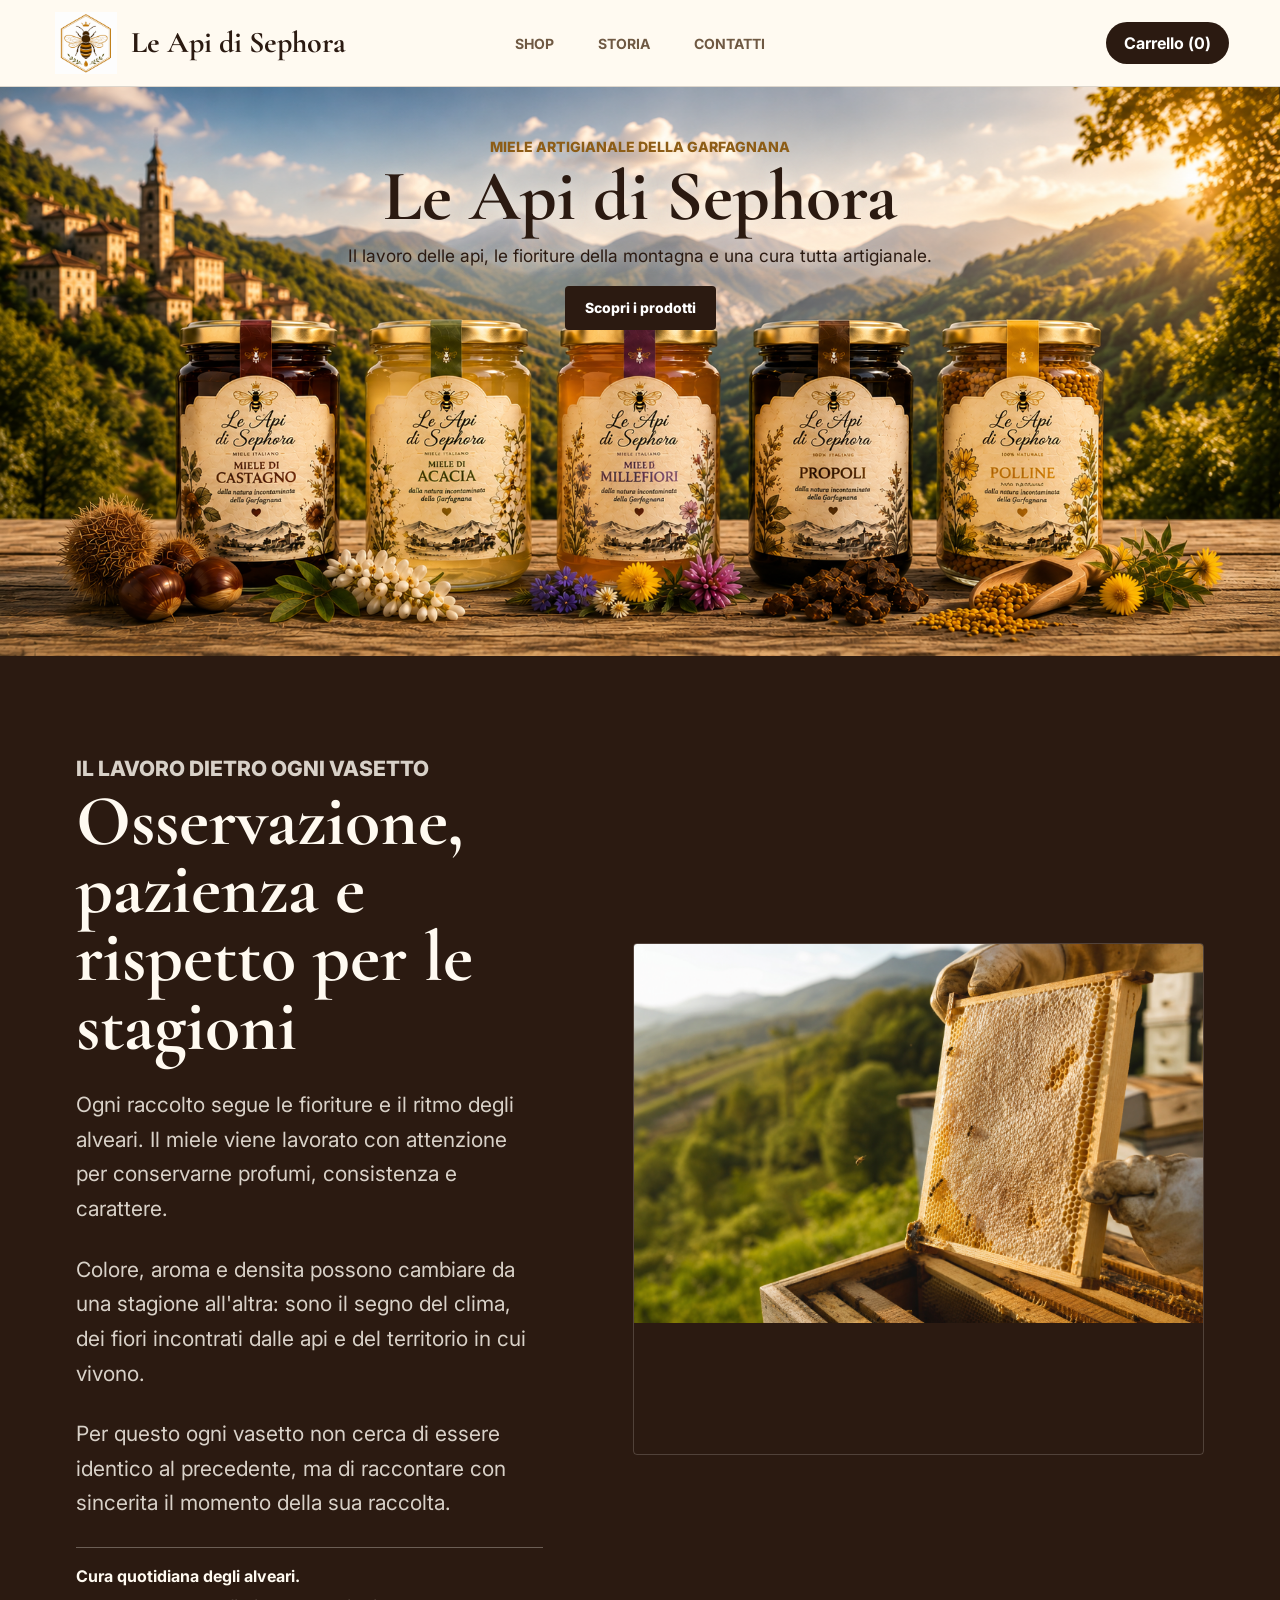
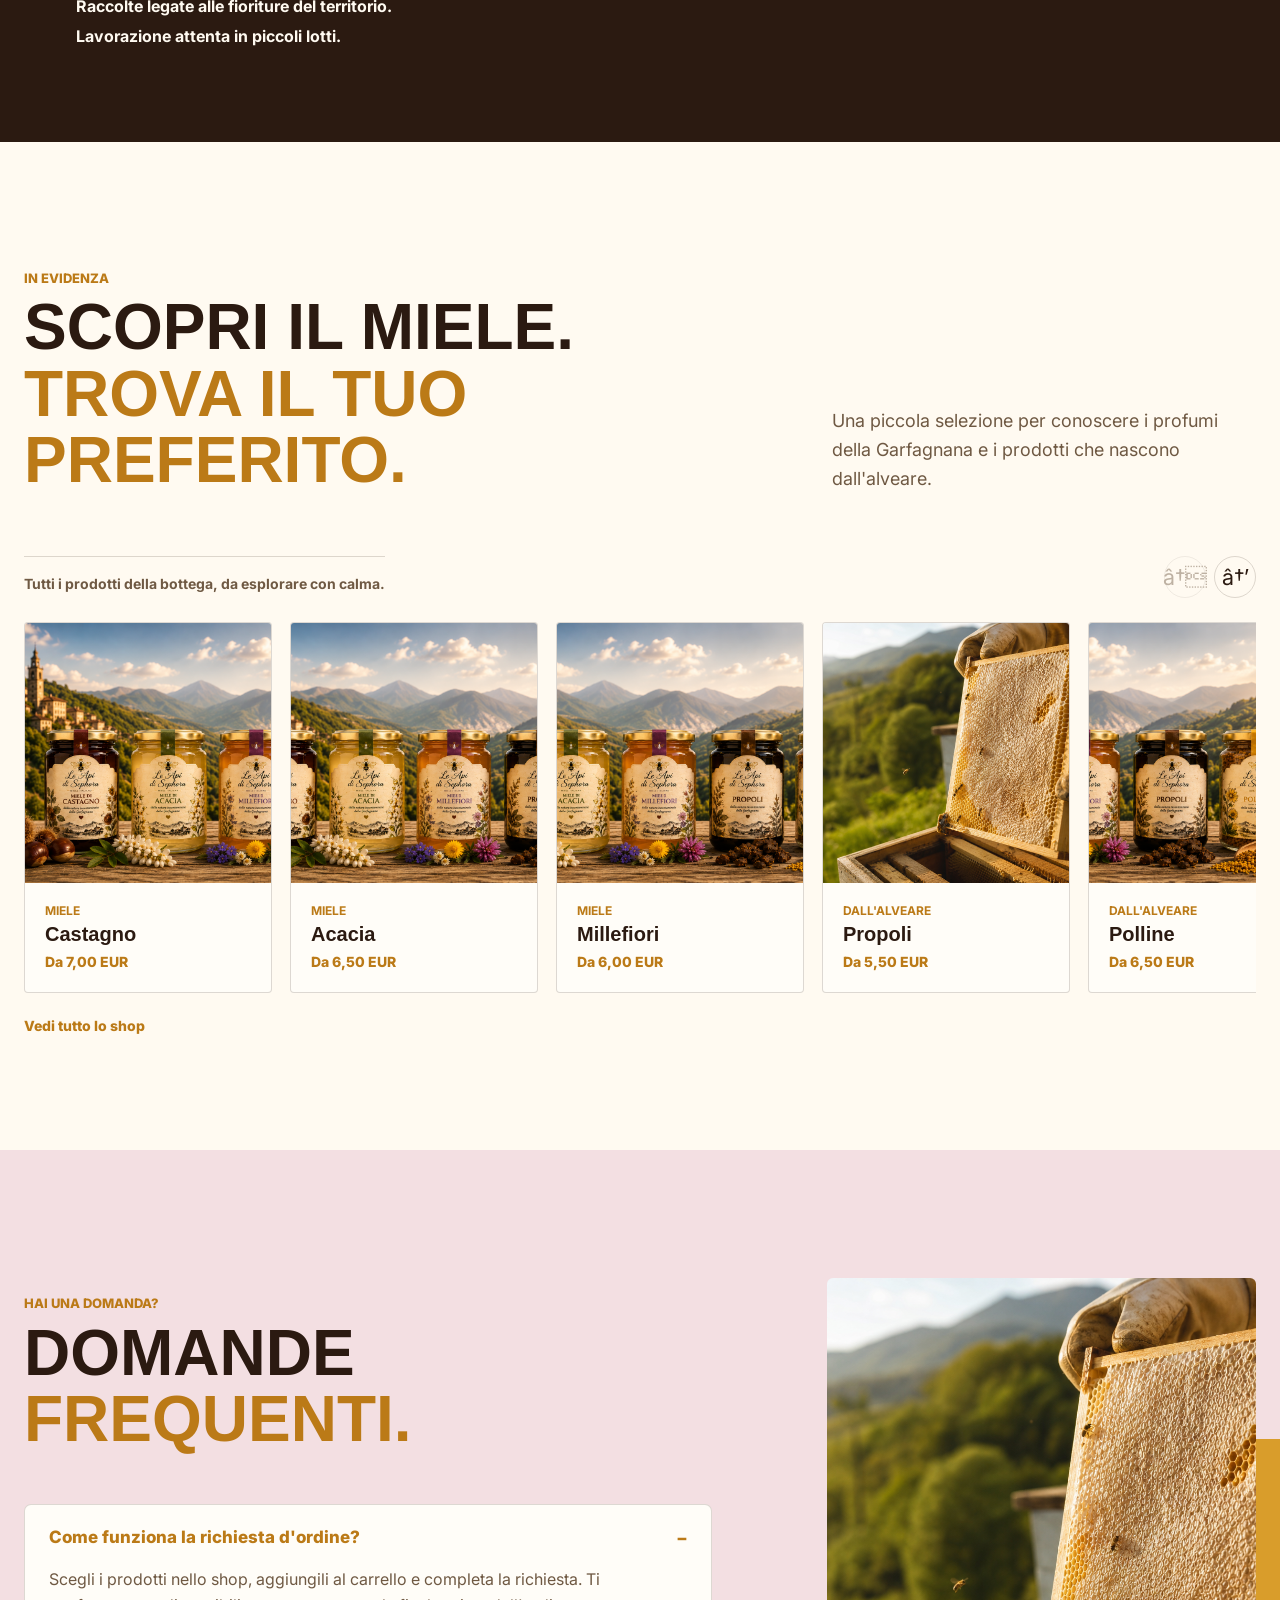
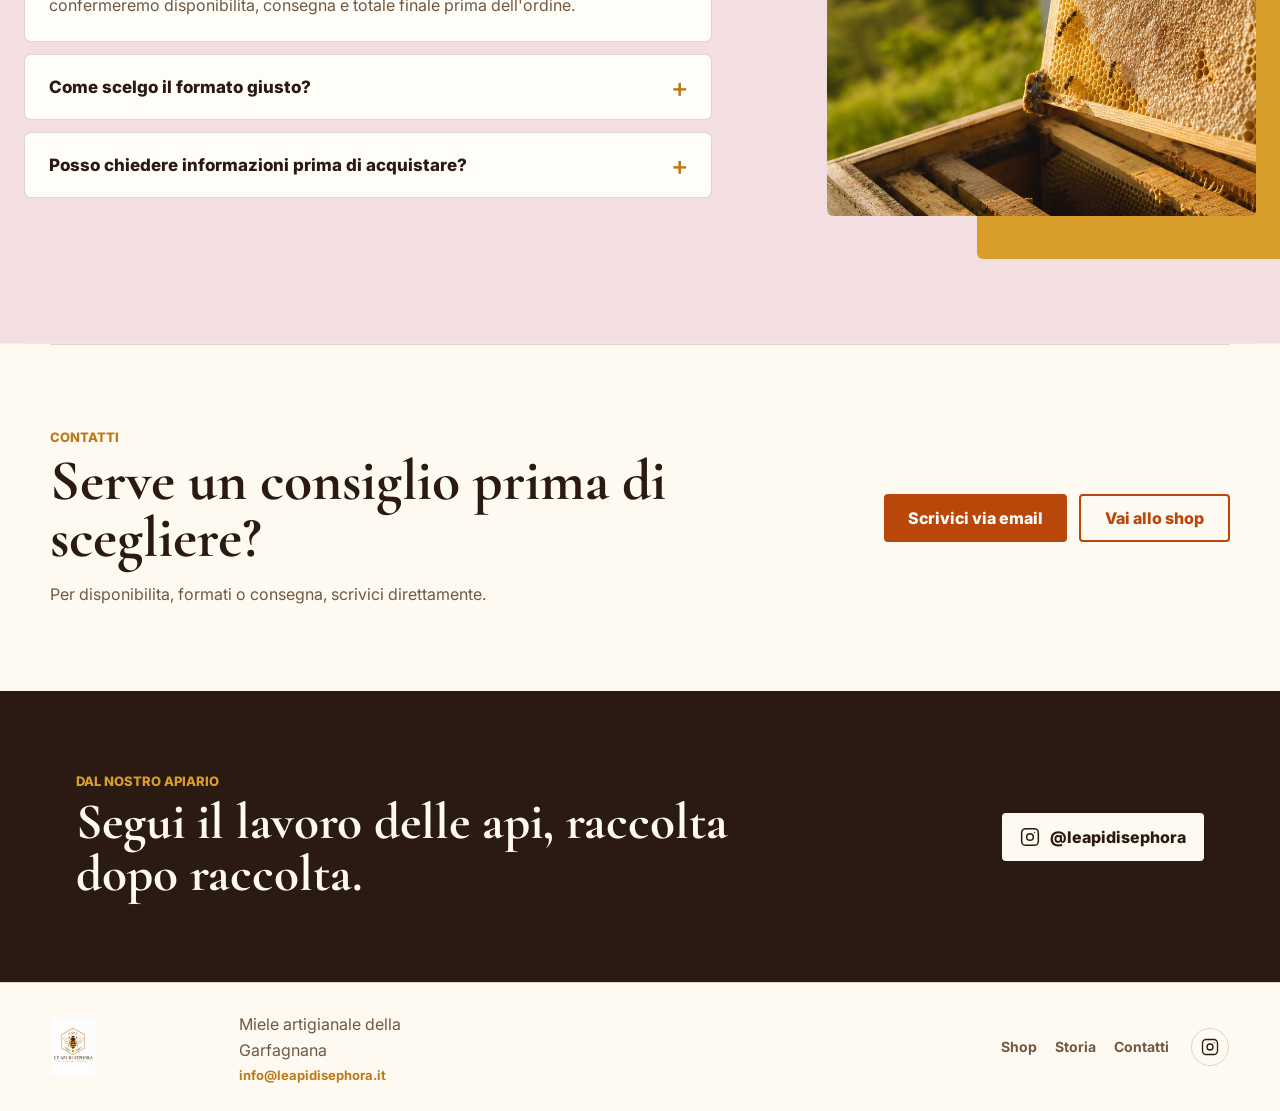
==== commit 86432fec: "Add files via upload" ====
--- a/index.html
+++ b/index.html
@@ -23,7 +23,7 @@
       rel="stylesheet"
     >
     <link rel="icon" type="image/png" href="logo-sephora.png">
-    <link rel="stylesheet" href="styles.css">
+    <link rel="stylesheet" href="styles.css?v=20260622-2">
   </head>
   <body>
     <header class="site-header">
--- a/styles.css
+++ b/styles.css
@@ -1118,8 +1118,8 @@
   width: min(1320px, calc(100% - 48px));
   margin: 0 auto;
   padding: clamp(72px, 10vw, 132px) 0;
-  background: #f5e7e6;
-  box-shadow: 0 0 0 100vmax #f5e7e6;
+  background: #f3dfe2;
+  box-shadow: 0 0 0 100vmax #f3dfe2;
   clip-path: inset(0 -100vmax);
 }
 
@@ -1197,8 +1197,8 @@
 .faq-visual {
   position: relative;
   z-index: 0;
-  aspect-ratio: 4 / 5;
-  min-height: clamp(420px, 42vw, 590px);
+  height: clamp(440px, 42vw, 590px);
+  min-height: 0;
   margin: 0;
 }
 
@@ -2017,7 +2017,7 @@
   }
 
   .faq-visual {
-    min-height: 520px;
+    height: 520px;
     max-width: 440px;
   }
 }
@@ -2063,7 +2063,7 @@
   }
 
   .faq-visual {
-    min-height: 320px;
+    height: 360px;
   }
 }
 
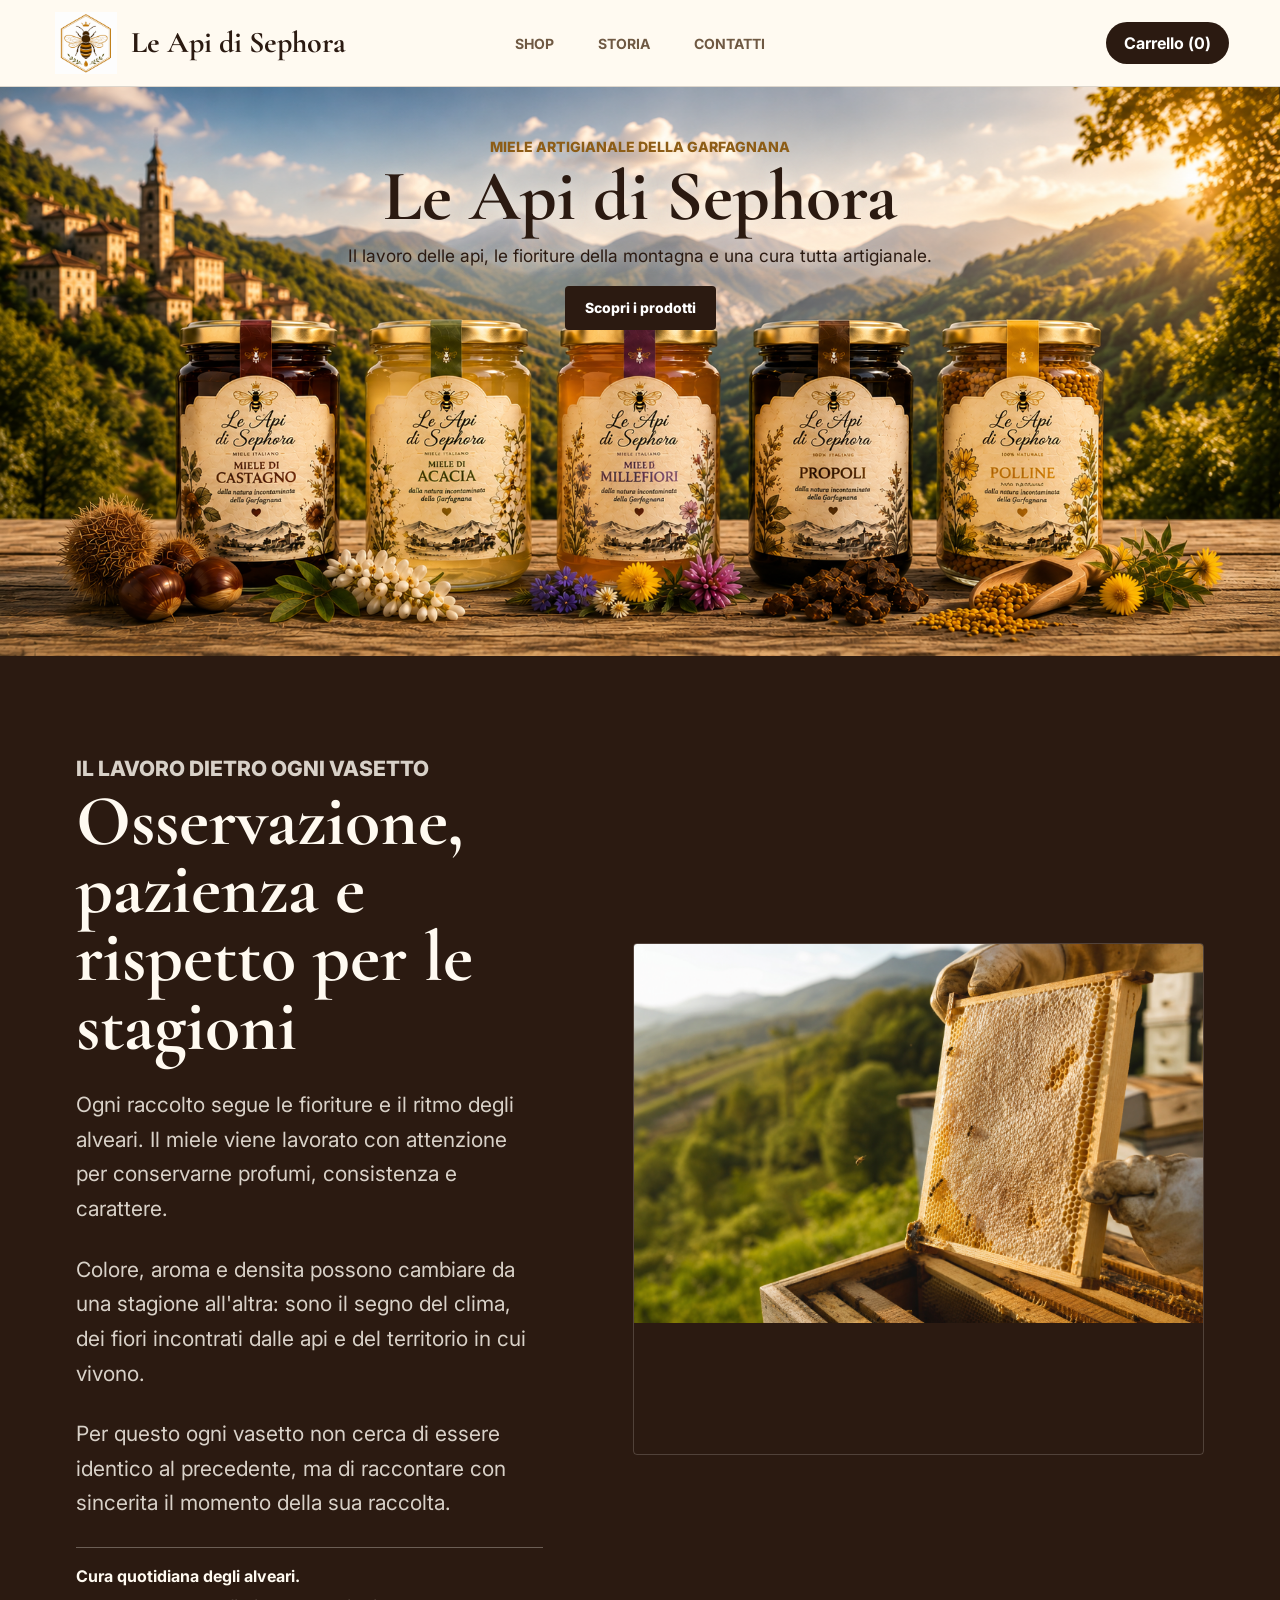
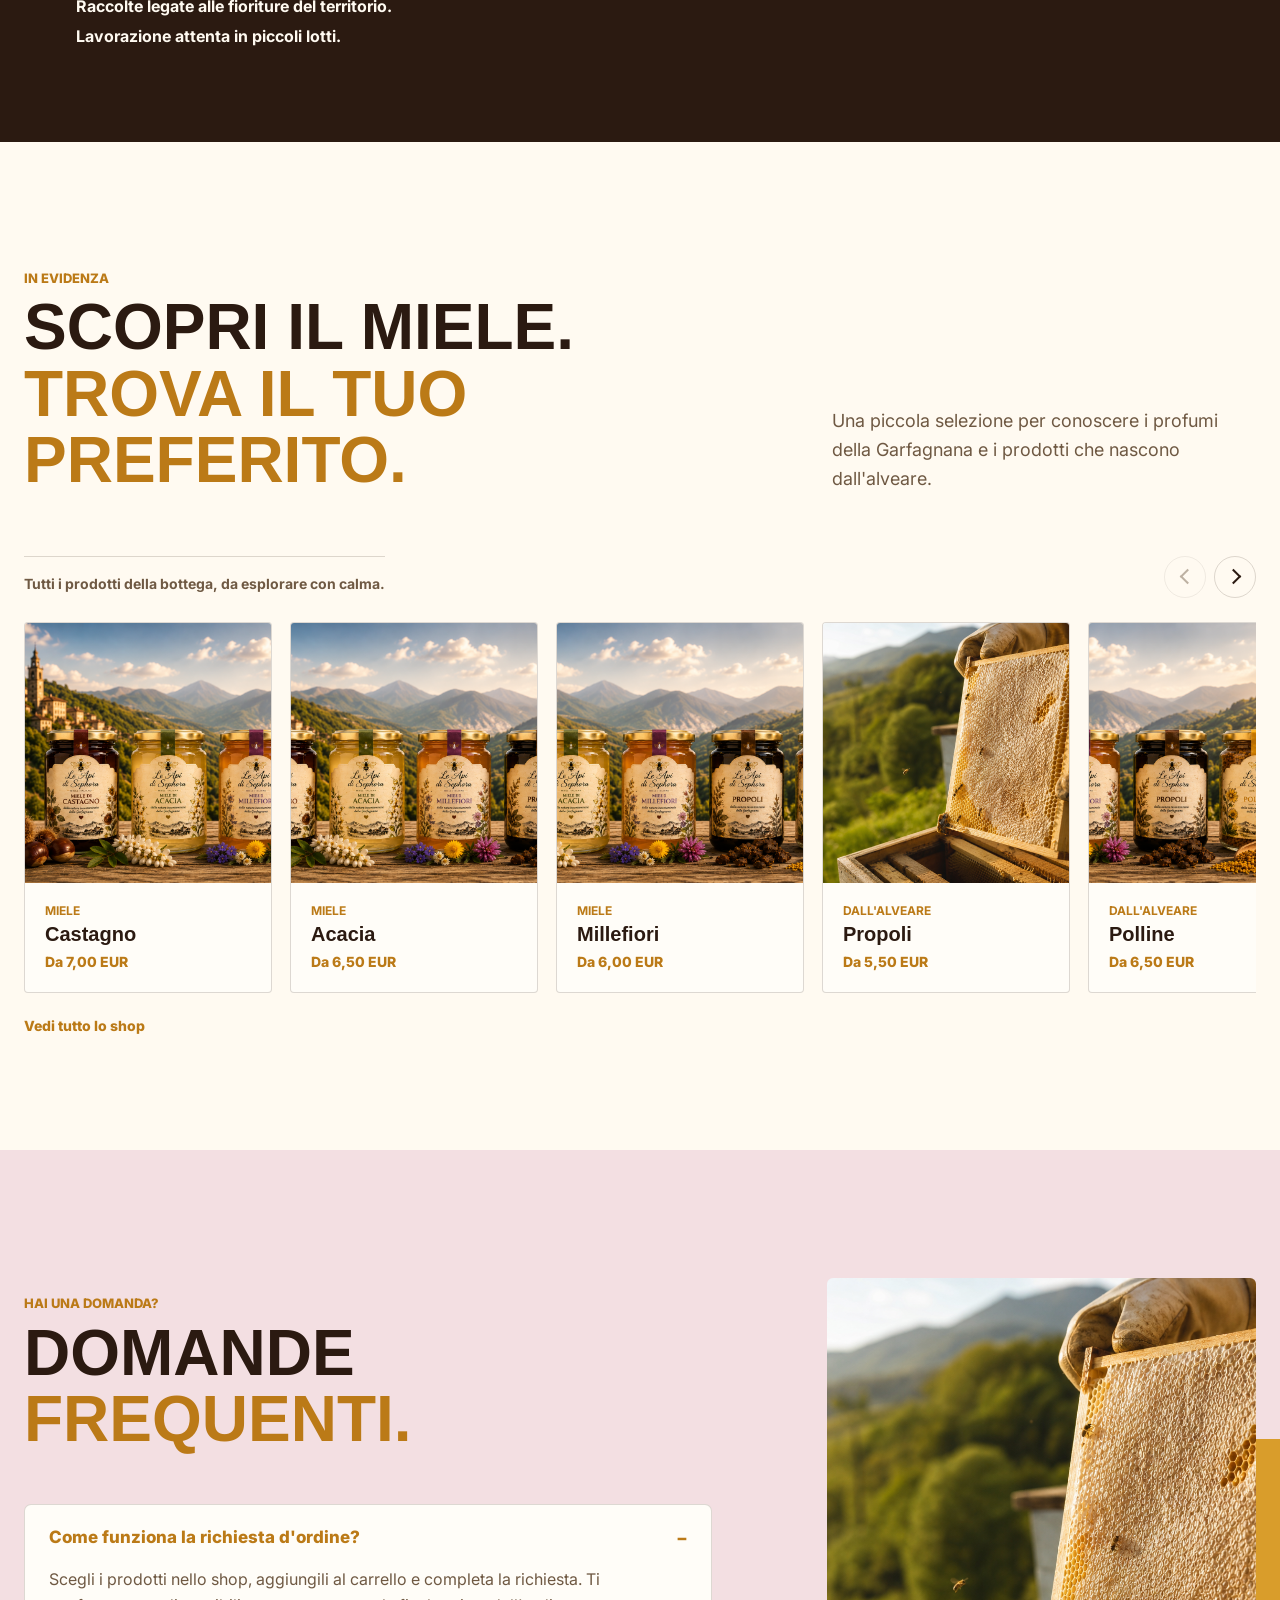
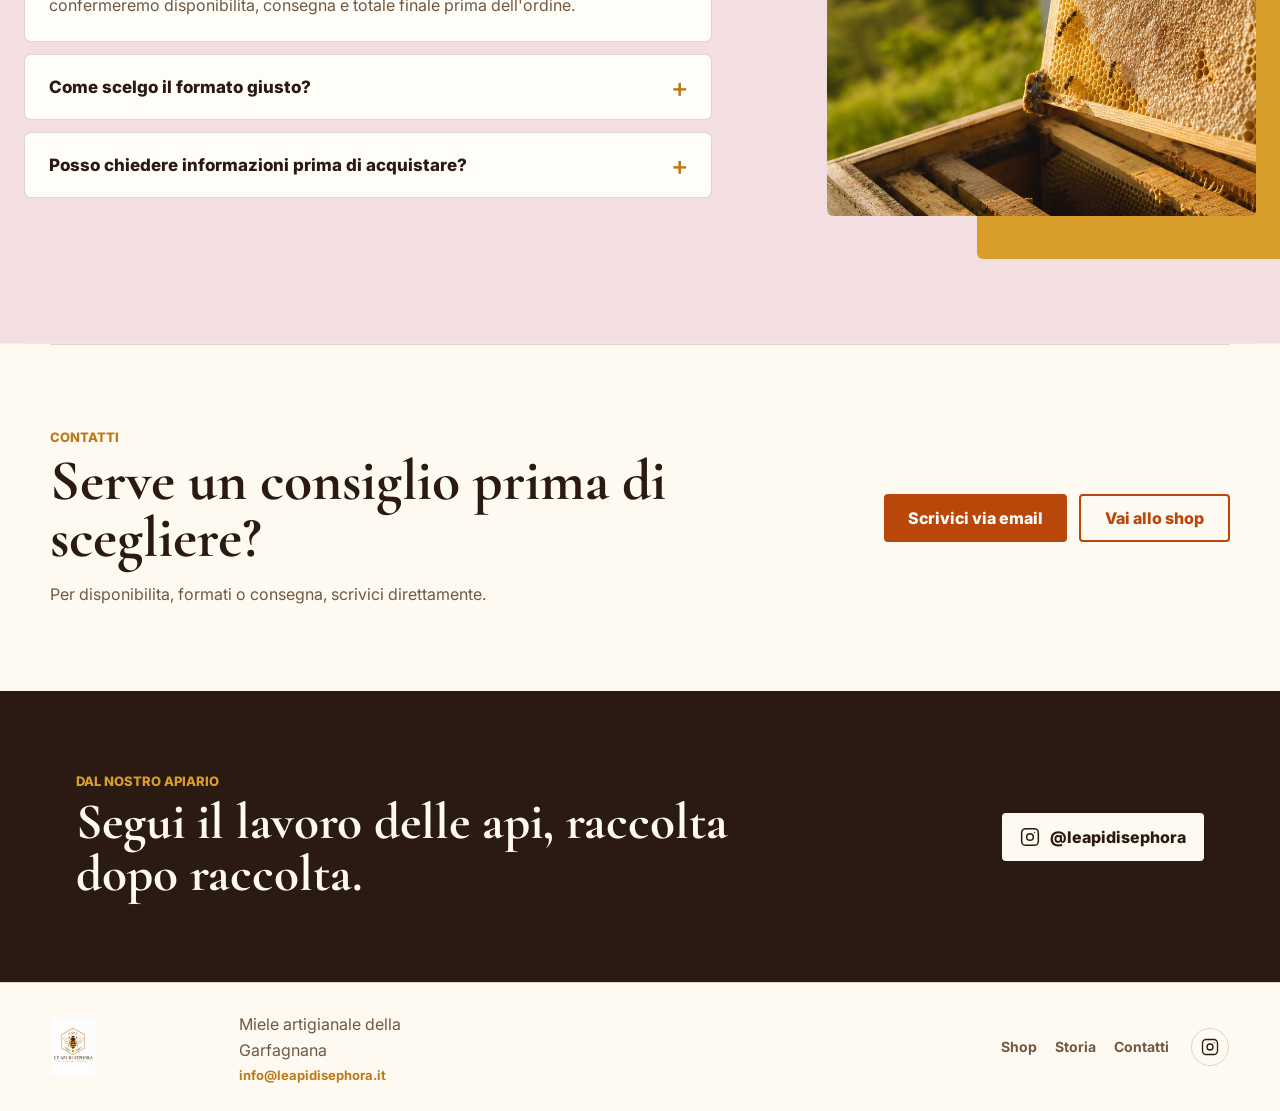
==== commit 03a438fe: "Add files via upload" ====
--- a/index.html
+++ b/index.html
@@ -23,7 +23,7 @@
       rel="stylesheet"
     >
     <link rel="icon" type="image/png" href="logo-sephora.png">
-    <link rel="stylesheet" href="styles.css?v=20260622-2">
+    <link rel="stylesheet" href="styles.css?v=20260622-3">
   </head>
   <body>
     <header class="site-header">
@@ -36,7 +36,7 @@
         <a href="#storia">Storia</a>
         <a href="#contatti">Contatti</a>
       </nav>
-      <a class="header-action" href="shop.html#carrello">Carrello (<span id="cartCount">0</span>)</a>
+      <a class="header-action" href="checkout.html">Carrello (<span id="cartCount">0</span>)</a>
     </header>
 
     <main>
--- a/styles.css
+++ b/styles.css
@@ -144,6 +144,250 @@
   font-weight: 700;
 }
 
+body.cart-drawer-open {
+  overflow: hidden;
+}
+
+.cart-drawer {
+  position: fixed;
+  z-index: 1000;
+  inset: 0;
+}
+
+.cart-drawer[hidden] {
+  display: none;
+}
+
+.cart-drawer-backdrop {
+  position: absolute;
+  inset: 0;
+  width: 100%;
+  height: 100%;
+  border: 0;
+  background: rgba(35, 20, 10, 0.42);
+  cursor: default;
+  opacity: 0;
+  transition: opacity 220ms ease;
+}
+
+.cart-drawer-panel {
+  position: absolute;
+  top: 0;
+  right: 0;
+  display: flex;
+  flex-direction: column;
+  width: min(100%, 460px);
+  height: 100%;
+  overflow: hidden;
+  background: #fffaf1;
+  box-shadow: -16px 0 42px rgba(35, 20, 10, 0.2);
+  transform: translateX(100%);
+  transition: transform 220ms ease;
+}
+
+.cart-drawer.is-open .cart-drawer-backdrop {
+  opacity: 1;
+}
+
+.cart-drawer.is-open .cart-drawer-panel {
+  transform: translateX(0);
+}
+
+.cart-drawer-header {
+  display: flex;
+  align-items: flex-start;
+  justify-content: space-between;
+  gap: 20px;
+  padding: 28px 28px 22px;
+  border-bottom: 1px solid var(--line);
+}
+
+.cart-drawer-header h2 {
+  margin: 6px 0 0;
+  font-size: 42px;
+  line-height: 0.9;
+}
+
+.cart-drawer-close {
+  display: inline-grid;
+  width: 38px;
+  height: 38px;
+  padding: 0;
+  color: var(--ink);
+  border: 1px solid var(--line);
+  border-radius: 50%;
+  background: transparent;
+  font-size: 22px;
+  line-height: 1;
+  place-items: center;
+  cursor: pointer;
+}
+
+.cart-drawer-close:hover,
+.cart-drawer-close:focus-visible {
+  color: white;
+  border-color: var(--ink);
+  background: var(--ink);
+}
+
+.cart-drawer-body {
+  flex: 1 1 auto;
+  min-height: 0;
+  overflow-y: auto;
+  padding: 10px 28px 24px;
+}
+
+.cart-drawer-empty {
+  margin: 24px 0;
+  color: var(--muted);
+}
+
+.cart-drawer-list {
+  display: grid;
+}
+
+.drawer-cart-item {
+  display: grid;
+  gap: 14px;
+  padding: 21px 0;
+  border-bottom: 1px solid var(--line);
+}
+
+.drawer-cart-item-copy {
+  display: grid;
+  gap: 5px;
+}
+
+.drawer-cart-item-copy strong {
+  font-size: 17px;
+}
+
+.drawer-cart-item-copy span,
+.drawer-cart-item-actions span {
+  color: var(--muted);
+  font-size: 14px;
+}
+
+.drawer-cart-item-actions {
+  display: flex;
+  align-items: center;
+  justify-content: space-between;
+  gap: 14px;
+}
+
+.drawer-cart-item-actions > div {
+  display: inline-flex;
+  align-items: center;
+  gap: 8px;
+}
+
+.drawer-cart-item-actions button {
+  min-width: 30px;
+  height: 30px;
+  padding: 0 8px;
+  color: var(--ink);
+  border: 1px solid var(--line);
+  border-radius: 4px;
+  background: #fffdf8;
+  font: inherit;
+  font-weight: 800;
+  cursor: pointer;
+}
+
+.drawer-cart-item-actions button:hover,
+.drawer-cart-item-actions button:focus-visible {
+  border-color: var(--honey);
+  color: var(--honey);
+}
+
+.drawer-cart-item-actions .drawer-remove {
+  min-width: auto;
+  color: var(--honey);
+  border-color: transparent;
+  background: transparent;
+  font-size: 13px;
+}
+
+.cart-drawer-footer {
+  padding: 22px 28px 28px;
+  border-top: 1px solid var(--line);
+  background: #f6ecdb;
+}
+
+.cart-drawer-total {
+  display: flex;
+  align-items: baseline;
+  justify-content: space-between;
+  gap: 16px;
+}
+
+.cart-drawer-total span {
+  font-weight: 700;
+}
+
+.cart-drawer-total strong {
+  font-size: 22px;
+}
+
+.cart-drawer-footer > p {
+  margin: 10px 0 18px;
+  color: var(--muted);
+  font-size: 13px;
+  line-height: 1.45;
+}
+
+.drawer-checkout,
+.drawer-continue,
+.drawer-clear {
+  display: flex;
+  align-items: center;
+  justify-content: center;
+  width: 100%;
+  min-height: 46px;
+  border-radius: 5px;
+  font: inherit;
+  font-size: 14px;
+  font-weight: 800;
+  text-decoration: none;
+}
+
+.drawer-checkout {
+  color: white;
+  background: var(--honey);
+}
+
+.drawer-checkout:hover,
+.drawer-checkout:focus-visible {
+  background: #9d6411;
+}
+
+.drawer-checkout.is-disabled {
+  pointer-events: none;
+  opacity: 0.45;
+}
+
+.drawer-continue,
+.drawer-clear {
+  margin-top: 10px;
+  color: var(--ink);
+  border: 1px solid var(--line);
+  background: transparent;
+  cursor: pointer;
+}
+
+.drawer-continue:hover,
+.drawer-continue:focus-visible,
+.drawer-clear:hover,
+.drawer-clear:focus-visible {
+  border-color: var(--honey);
+  background: #fff8ec;
+}
+
+.drawer-clear:disabled {
+  cursor: default;
+  opacity: 0.45;
+}
+
 .hero {
   position: relative;
   display: grid;
@@ -786,9 +1030,27 @@
   border-radius: 50%;
   background: transparent;
   font: inherit;
-  font-size: 22px;
+  font-size: 0;
   cursor: pointer;
   transition: color 160ms ease, border-color 160ms ease, background 160ms ease;
+}
+
+.carousel-controls button::after {
+  width: 9px;
+  height: 9px;
+  border-right: 2px solid currentColor;
+  border-bottom: 2px solid currentColor;
+  content: "";
+}
+
+#featuredPrevious::after {
+  margin-left: 4px;
+  transform: rotate(135deg);
+}
+
+#featuredNext::after {
+  margin-right: 4px;
+  transform: rotate(-45deg);
 }
 
 .carousel-controls button:hover {
@@ -2023,6 +2285,27 @@
 }
 
 @media (max-width: 560px) {
+  .cart-drawer-header {
+    padding: 22px 20px 18px;
+  }
+
+  .cart-drawer-header h2 {
+    font-size: 36px;
+  }
+
+  .cart-drawer-body {
+    padding: 8px 20px 20px;
+  }
+
+  .cart-drawer-footer {
+    padding: 18px 20px 22px;
+  }
+
+  .drawer-cart-item-actions {
+    align-items: flex-start;
+    flex-direction: column;
+  }
+
   .featured-section {
     padding: 68px 0 72px;
   }
